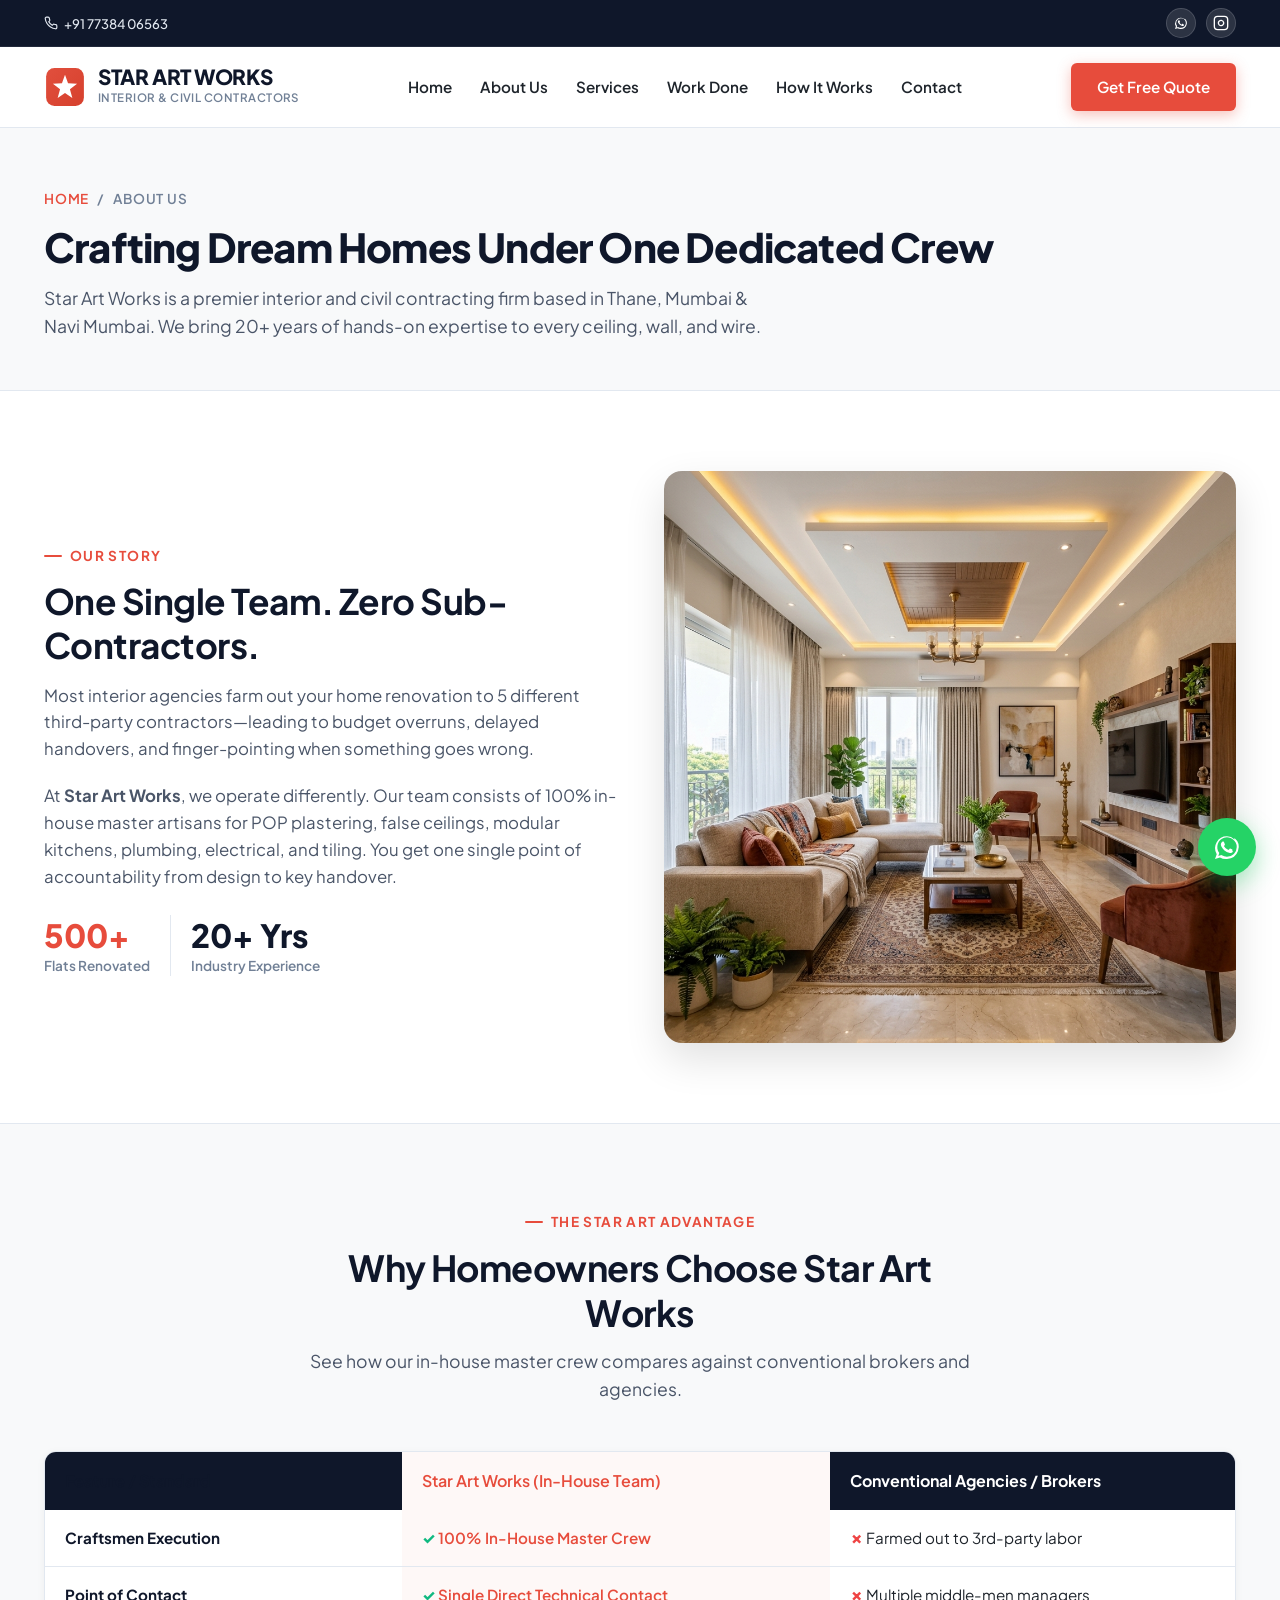
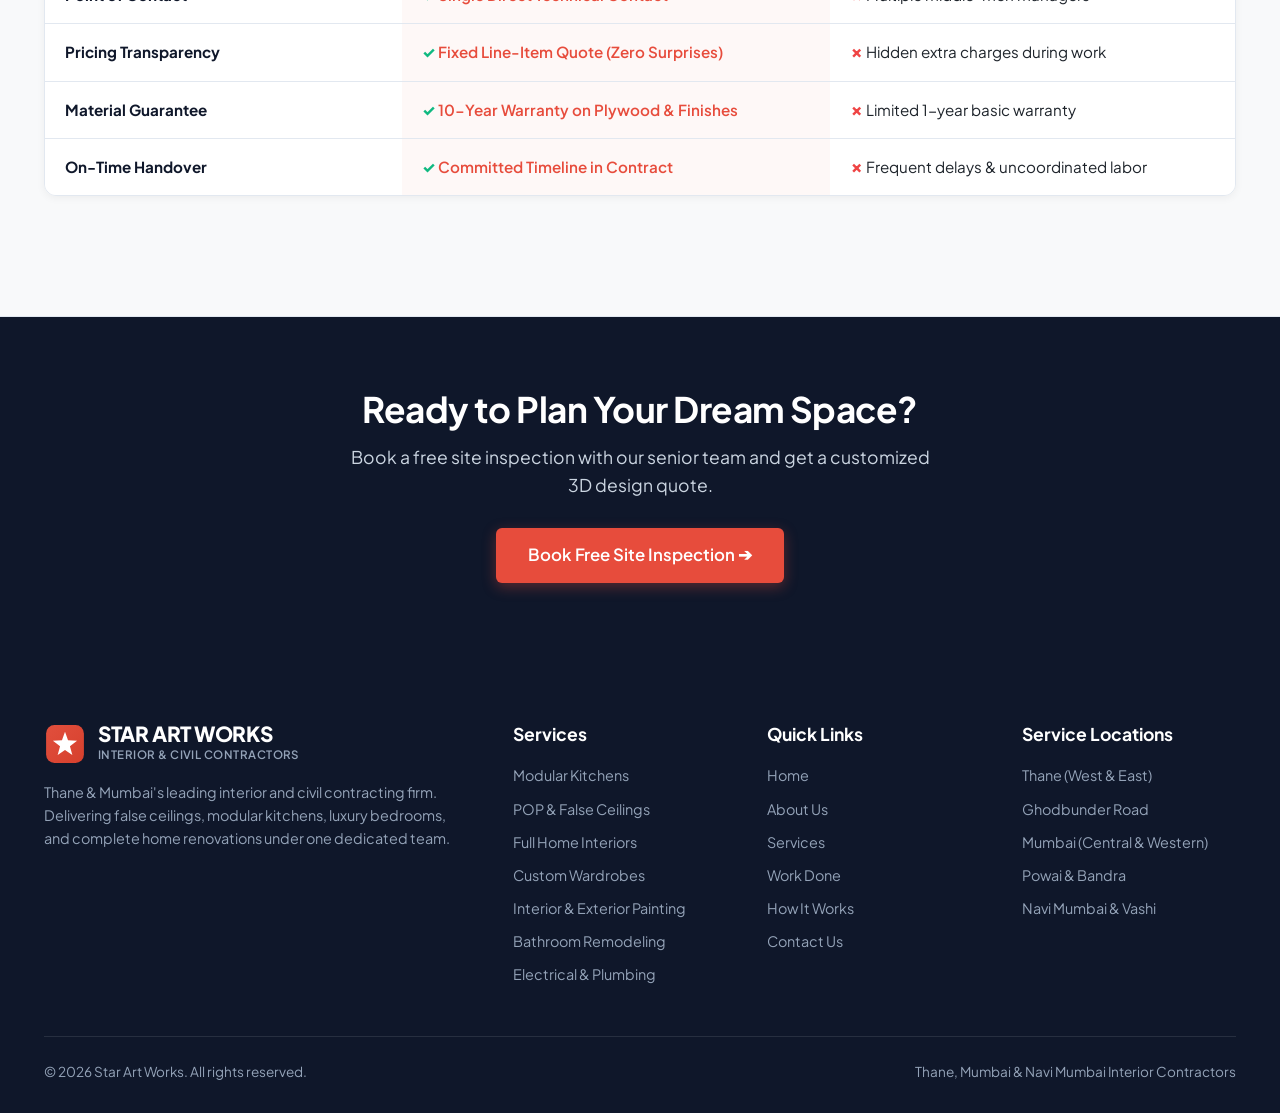
==== about/index.html @ 8816a50b "changes in link" ====
<!DOCTYPE html>
<html lang="en">

<head>
  <meta charset="UTF-8">
  <meta name="viewport" content="width=device-width, initial-scale=1.0">
  <title>About Us — Star Art Works | Thane &amp; Mumbai Interior Contractors</title>
  <meta name="description"
    content="Learn about Star Art Works in Thane. 20+ years of contracting excellence with 100% in-house master craftsmen for false ceilings, modular kitchens, painting, and full home interiors.">
  <meta name="theme-color" content="#FFFFFF">
  <link rel="canonical" href="https://www.starartworks.in/about/">

  <!-- Favicon -->
  <link rel="icon" type="image/svg+xml" href="/assets/brand-new/star-art-works-icon.svg">
  <link rel="icon" type="image/x-icon" href="/assets/brand-new/favicon.ico">
  <link rel="icon" type="image/png" sizes="32x32" href="/assets/brand-new/favicon-32x32.png">
  <link rel="icon" type="image/png" sizes="16x16" href="/assets/brand-new/favicon-16x16.png">
  <link rel="apple-touch-icon" href="/assets/brand-new/favicon-192x192.png">
  <link rel="preconnect" href="https://fonts.googleapis.com">
  <link rel="preconnect" href="https://fonts.gstatic.com" crossorigin>
  <link
    href="https://fonts.googleapis.com/css2?family=Inter:wght@400;500;600;700&family=Plus+Jakarta+Sans:wght@500;600;700;800&display=swap"
    rel="stylesheet">

  <link rel="stylesheet" href="/css/styles.css">
</head>

<body>

  <!-- ============ TOP ANNOUNCEMENT BAR ============ -->
  <div class="top-bar">
    <div class="wrap top-bar-wrap">
      <div class="top-bar-left">
        <a href="tel:+917738406563" class="top-bar-item">
          <svg viewBox="0 0 24 24" width="14" height="14" fill="none" stroke="currentColor" stroke-width="2">
            <path
              d="M22 16.92v3a2 2 0 0 1-2.18 2 19.79 19.79 0 0 1-8.63-3.07 19.5 19.5 0 0 1-6-6 19.79 19.79 0 0 1-3.07-8.67A2 2 0 0 1 4.11 2h3a2 2 0 0 1 2 1.72 12.84 12.84 0 0 0 .7 2.81 2 2 0 0 1-.45 2.11L8.09 9.91a16 16 0 0 0 6 6l1.27-1.27a2 2 0 0 1 2.11-.45 12.84 12.84 0 0 0 2.81.7A2 2 0 0 1 22 16.92z" />
          </svg>
          +91 77384 06563
        </a>
      </div>

      <div class="top-bar-right">
        <div class="top-bar-social">
          <a href="https://wa.me/917738406563" target="_blank" rel="noopener" aria-label="WhatsApp">
            <svg viewBox="0 0 24 24" width="16" height="16" fill="currentColor">
              <path
                d="M17.6 6.3A8.9 8.9 0 0 0 12 4a8.9 8.9 0 0 0-7.7 13.4L3 21l3.7-1.2A8.9 8.9 0 0 0 12 21a8.9 8.9 0 0 0 5.6-15.7ZM12 19.3a7.3 7.3 0 0 1-3.9-1.1l-.3-.2-2.3.7.7-2.2-.2-.3A7.3 7.3 0 1 1 19.3 12 7.3 7.3 0 0 1 12 19.3Zm4-5.4c-.2-.1-1.3-.6-1.5-.7s-.4-.1-.5.1-.5.7-.7.8-.3.1-.5 0a6 6 0 0 1-1.8-1.1 6.8 6.8 0 0 1-1.2-1.5c-.1-.2 0-.3.1-.4l.3-.4.2-.3a.5.5 0 0 0 0-.4c0-.1-.5-1.3-.7-1.7s-.4-.4-.5-.4h-.4a.9.9 0 0 0-.6.3 2.6 2.6 0 0 0-.8 1.9c0 1.1.8 2.2 1 2.4s1.6 2.5 3.9 3.4a13 13 0 0 0 1.3.5 3.1 3.1 0 0 0 1.4.1 2.3 2.3 0 0 0 1.5-1.1c.2-.3.2-.2-.4-.3Z" />
            </svg>
          </a>
          <a href="https://instagram.com/starart_works" target="_blank" rel="noopener" aria-label="Instagram">
            <svg viewBox="0 0 24 24" width="16" height="16" fill="none" stroke="currentColor" stroke-width="2">
              <rect x="2" y="2" width="20" height="20" rx="5" ry="5" />
              <path d="M16 11.37A4 4 0 1 1 12.63 8 4 4 0 0 1 16 11.37z" />
              <line x1="17.5" y1="6.5" x2="17.51" y2="6.5" />
            </svg>
          </a>
        </div>
      </div>
    </div>
  </div>

  <!-- ============ WHITE STICKY HEADER ============ -->
  <header>
    <div class="wrap nav-wrap">
      <a href="/" class="brand-logo-link" aria-label="Star Art Works Home">
        <img src="/assets/brand-new/star-art-works-icon.svg" alt="Star Art Works" class="brand-logo-icon">
        <div class="brand-text">
          <span class="brand-name">STAR ART WORKS</span>
          <span class="brand-sub">Interior &amp; Civil Contractors</span>
        </div>
      </a>

      <ul class="nav-menu" id="navMenu">
        <li><a href="/" class="nav-link">Home</a></li>
        <li><a href="/about/" class="nav-link active">About Us</a></li>
        <li><a href="/services/" class="nav-link">Services</a></li>
        <li><a href="/portfolio/" class="nav-link">Work Done</a></li>
        <li><a href="/how-it-works/" class="nav-link">How It Works</a></li>
        <li><a href="/contact/" class="nav-link">Contact</a></li>
      </ul>

      <div class="nav-actions">
        <a href="/contact/" class="btn btn-primary">Get Free Quote</a>
        <button class="mobile-toggle" id="mobileToggle" aria-label="Toggle menu">☰</button>
      </div>
    </div>
  </header>

  <main>
    <!-- PAGE BREADCRUMB HEADER -->
    <section class="page-header-banner">
      <div class="wrap">
        <div class="breadcrumb-nav">
          <a href="/">Home</a> <span>/</span> <span>About Us</span>
        </div>
        <h1 class="page-title">Crafting Dream Homes Under One Dedicated Crew</h1>
        <p class="page-lead">Star Art Works is a premier interior and civil contracting firm based in Thane, Mumbai
          &amp; Navi Mumbai. We bring 20+ years of hands-on expertise to
          every ceiling, wall, and wire.</p>
      </div>
    </section>

    <!-- ABOUT STORY SECTION -->
    <section style="padding: 80px 0; background:#FFFFFF;">
      <div class="wrap" style="display:grid; grid-template-columns:1fr 1fr; gap:48px; align-items:center;">
        <div>
          <span class="eyebrow">Our Story</span>
          <h2 style="font-size:2.2rem; margin-bottom:16px; color:var(--brand-navy);">One Single Team. Zero
            Sub-Contractors.</h2>
          <p style="font-size:1.05rem; color:var(--text-secondary); margin-bottom:20px; line-height:1.6;">
            Most interior agencies farm out your home renovation to 5 different third-party contractors—leading to
            budget overruns, delayed handovers, and finger-pointing when something goes wrong.
          </p>
          <p style="font-size:1.05rem; color:var(--text-secondary); margin-bottom:24px; line-height:1.6;">
            At <strong>Star Art Works</strong>, we operate differently. Our team consists of 100% in-house master
            artisans for POP plastering, false ceilings, modular kitchens, plumbing, electrical, and tiling. You get one
            single point of accountability from design to key handover.
          </p>
          <div style="display:flex; gap:20px;">
            <div>
              <h3 style="font-size:2rem; color:var(--brand-primary); font-weight:800;">500+</h3>
              <p style="font-size:0.85rem; color:var(--text-muted); font-weight:600;">Flats Renovated</p>
            </div>
            <div style="border-left:1px solid var(--border-light); padding-left:20px;">
              <h3 style="font-size:2rem; color:var(--brand-navy); font-weight:800;">20+ Yrs</h3>
              <p style="font-size:0.85rem; color:var(--text-muted); font-weight:600;">Industry Experience</p>
            </div>
          </div>
        </div>
        <div>
          <img src="/assets/images/hero-1.png" alt="Star Art Works Completed Interior"
            style="border-radius:var(--radius-lg); box-shadow:var(--shadow-lg);">
        </div>
      </div>
    </section>

    <!-- IN-HOUSE vs AGENCIES COMPARISON TABLE -->
    <section
      style="padding: 80px 0; background:var(--bg-alt); border-top:1px solid var(--border-light); border-bottom:1px solid var(--border-light);">
      <div class="wrap">
        <div class="section-head">
          <span class="eyebrow">The Star Art Advantage</span>
          <h2>Why Homeowners Choose Star Art Works</h2>
          <p>See how our in-house master crew compares against conventional brokers and agencies.</p>
        </div>

        <div class="comparison-table-wrap">
          <table class="comparison-table">
            <thead>
              <tr>
                <th class="feature-col">Feature / Standard</th>
                <th class="us-col">Star Art Works (In-House Team)</th>
                <th>Conventional Agencies / Brokers</th>
              </tr>
            </thead>
            <tbody>
              <tr>
                <td class="feature-col">Craftsmen Execution</td>
                <td class="us-col"><span class="check-icon">✓</span> 100% In-House Master Crew</td>
                <td><span class="cross-icon">✗</span> Farmed out to 3rd-party labor</td>
              </tr>
              <tr>
                <td class="feature-col">Point of Contact</td>
                <td class="us-col"><span class="check-icon">✓</span> Single Direct Technical Contact</td>
                <td><span class="cross-icon">✗</span> Multiple middle-men managers</td>
              </tr>
              <tr>
                <td class="feature-col">Pricing Transparency</td>
                <td class="us-col"><span class="check-icon">✓</span> Fixed Line-Item Quote (Zero Surprises)</td>
                <td><span class="cross-icon">✗</span> Hidden extra charges during work</td>
              </tr>
              <tr>
                <td class="feature-col">Material Guarantee</td>
                <td class="us-col"><span class="check-icon">✓</span> 10-Year Warranty on Plywood &amp; Finishes</td>
                <td><span class="cross-icon">✗</span> Limited 1-year basic warranty</td>
              </tr>
              <tr>
                <td class="feature-col">On-Time Handover</td>
                <td class="us-col"><span class="check-icon">✓</span> Committed Timeline in Contract</td>
                <td><span class="cross-icon">✗</span> Frequent delays &amp; uncoordinated labor</td>
              </tr>
            </tbody>
          </table>
        </div>
      </div>
    </section>

    <!-- CALL TO ACTION BANNER -->
    <section style="padding: 70px 0; background:var(--brand-navy); color:#FFFFFF; text-align:center;">
      <div class="wrap">
        <h2 style="color:#FFFFFF; font-size:2.2rem; margin-bottom:12px;">Ready to Plan Your Dream Space?</h2>
        <p style="color:#CBD5E1; font-size:1.1rem; max-width:600px; margin:0 auto 28px auto;">Book a free site
          inspection with our senior team and get a customized 3D design quote.</p>
        <a href="/contact/" class="btn btn-primary" style="font-size:1.05rem; padding:14px 32px;">Book Free Site
          Inspection ➔</a>
      </div>
    </section>
  </main>

  <!-- ============ BACK TO TOP BUTTON ============ -->
  <a href="#top" id="backToTop" class="floating-top" aria-label="Back to Top">
    <svg viewBox="0 0 24 24" width="22" height="22" fill="none" stroke="currentColor" stroke-width="2.5" stroke-linecap="round" stroke-linejoin="round">
      <path d="M18 15l-6-6-6 6"/>
    </svg>
  </a>

  <!-- ============ FLOATING WHATSAPP BUTTON ============ -->
  <a href="https://wa.me/917738406563?text=Hi%20Star%20Art%20Works,%20I%20am%20interested%20in%20home%20interior%20renovation."
    target="_blank" rel="noopener" class="floating-whatsapp" aria-label="Chat on WhatsApp">
    <svg viewBox="0 0 24 24" width="32" height="32" fill="currentColor">
      <path
        d="M17.6 6.3A8.9 8.9 0 0 0 12 4a8.9 8.9 0 0 0-7.7 13.4L3 21l3.7-1.2A8.9 8.9 0 0 0 12 21a8.9 8.9 0 0 0 5.6-15.7ZM12 19.3a7.3 7.3 0 0 1-3.9-1.1l-.3-.2-2.3.7.7-2.2-.2-.3A7.3 7.3 0 1 1 19.3 12 7.3 7.3 0 0 1 12 19.3Zm4-5.4c-.2-.1-1.3-.6-1.5-.7s-.4-.1-.5.1-.5.7-.7.8-.3.1-.5 0a6 6 0 0 1-1.8-1.1 6.8 6.8 0 0 1-1.2-1.5c-.1-.2 0-.3.1-.4l.3-.4.2-.3a.5.5 0 0 0 0-.4c0-.1-.5-1.3-.7-1.7s-.4-.4-.5-.4h-.4a.9.9 0 0 0-.6.3 2.6 2.6 0 0 0-.8 1.9c0 1.1.8 2.2 1 2.4s1.6 2.5 3.9 3.4a13 13 0 0 0 1.3.5 3.1 3.1 0 0 0 1.4.1 2.3 2.3 0 0 0 1.5-1.1c.2-.3.2-.2-.4-.3Z" />
    </svg>
  </a>

  <!-- ============ FOOTER ============ -->
  <footer>
    <div class="wrap">
      <div class="footer-grid">
        <div class="footer-col">
          <div class="brand-logo-link" style="margin-bottom:16px;">
            <img src="/assets/brand-new/star-art-works-icon.svg" alt="Star Art Works" class="brand-logo-icon">
            <div class="brand-text">
              <span class="brand-name" style="color:#FFFFFF;">STAR ART WORKS</span>
              <span class="brand-sub" style="color:#94A3B8;">Interior &amp; Civil Contractors</span>
            </div>
          </div>
          <p>Thane &amp; Mumbai's leading interior and civil contracting firm. Delivering false ceilings, modular
            kitchens, luxury bedrooms, and complete home renovations under one dedicated team.</p>
        </div>

        <div class="footer-col">
          <h4>Services</h4>
          <ul class="footer-links">
            <li><a href="/services/">Modular Kitchens</a></li>
            <li><a href="/services/">POP &amp; False Ceilings</a></li>
            <li><a href="/services/">Full Home Interiors</a></li>
            <li><a href="/services/">Custom Wardrobes</a></li>
            <li><a href="/services/">Interior &amp; Exterior Painting</a></li>
            <li><a href="/services/">Bathroom Remodeling</a></li>
            <li><a href="/services/">Electrical &amp; Plumbing</a></li>
          </ul>
        </div>

        <div class="footer-col">
          <h4>Quick Links</h4>
          <ul class="footer-links">
            <li><a href="/">Home</a></li>
            <li><a href="/about/">About Us</a></li>
            <li><a href="/services/">Services</a></li>
            <li><a href="/portfolio/">Work Done</a></li>
            <li><a href="/how-it-works/">How It Works</a></li>
            <li><a href="/contact/">Contact Us</a></li>
          </ul>
        </div>

        <div class="footer-col">
          <h4>Service Locations</h4>
          <ul class="footer-links">
            <li>Thane (West &amp; East)</li>
            <li>Ghodbunder Road</li>
            <li>Mumbai (Central &amp; Western)</li>
            <li>Powai &amp; Bandra</li>
            <li>Navi Mumbai &amp; Vashi</li>
          </ul>
        </div>
      </div>

      <div class="footer-bottom">
        <p>© 2026 Star Art Works. All rights reserved.</p>
        <p>Thane, Mumbai &amp; Navi Mumbai Interior Contractors</p>
      </div>
    </div>
  </footer>

  <script src="/js/script.js"></script>
</body>

</html>
---- css/styles.css ----
/* ==========================================================================
   STAR ART WORKS — LIGHT THEME & LIVSPACE STYLING SYSTEM
   ========================================================================== */

:root {
  /* Color Palette - Premium Livspace Inspired */
  --bg-body: #FFFFFF;
  --bg-alt: #F8F9FA;
  --bg-surface: #FFFFFF;
  --bg-card: #FFFFFF;
  
  --text-primary: #1E242B;
  --text-secondary: #4A5568;
  --text-muted: #718096;
  --text-white: #FFFFFF;
  
  --brand-primary: #E74C3C;
  --brand-primary-hover: #D63031;
  --brand-navy: #0F172A;
  --brand-navy-light: #1E293B;
  --brand-gold: #D97706;
  --brand-green: #10B981;
  
  --border-light: #E2E8F0;
  --border-subtle: #EDF2F7;
  
  --shadow-sm: 0 2px 8px rgba(0,0,0,0.05);
  --shadow-md: 0 8px 24px rgba(0,0,0,0.08);
  --shadow-lg: 0 16px 40px rgba(0,0,0,0.12);
  --shadow-xl: 0 24px 60px rgba(0,0,0,0.15);
  
  --radius-sm: 6px;
  --radius-md: 12px;
  --radius-lg: 18px;
  --radius-full: 9999px;
  
  --font-sans: 'Plus Jakarta Sans', 'Inter', -apple-system, BlinkMacSystemFont, "Segoe UI", Roboto, sans-serif;
  --font-mono: 'IBM Plex Mono', monospace;
  
  --transition: all 0.3s cubic-bezier(0.16, 1, 0.3, 1);
}

/* Reset & Base */
*, *::before, *::after {
  box-sizing: border-box;
  margin: 0;
  padding: 0;
}

html {
  scroll-behavior: smooth;
  font-size: 16px;
}

body {
  background-color: var(--bg-body);
  color: var(--text-primary);
  font-family: var(--font-sans);
  line-height: 1.6;
  -webkit-font-smoothing: antialiased;
  -moz-osx-font-smoothing: grayscale;
}

img {
  max-width: 100%;
  height: auto;
  display: block;
}

a {
  color: inherit;
  text-decoration: none;
  transition: var(--transition);
}

button, input, select, textarea {
  font-family: inherit;
  font-size: inherit;
}

button {
  cursor: pointer;
  border: none;
  background: none;
}

.wrap {
  max-width: 1240px;
  margin: 0 auto;
  padding: 0 24px;
}

/* Typography Helpers */
.eyebrow {
  font-size: 0.85rem;
  font-weight: 700;
  text-transform: uppercase;
  letter-spacing: 0.1em;
  color: var(--brand-primary);
  display: inline-flex;
  align-items: center;
  gap: 8px;
  margin-bottom: 12px;
}

.eyebrow::before {
  content: '';
  width: 18px;
  height: 2px;
  background: var(--brand-primary);
  border-radius: 2px;
}

h1, h2, h3, h4 {
  color: var(--brand-navy);
  font-weight: 700;
  line-height: 1.25;
}

h1 { font-size: 2.75rem; letter-spacing: -0.02em; }
h2 { font-size: 2.25rem; letter-spacing: -0.015em; }
h3 { font-size: 1.5rem; }
h4 { font-size: 1.15rem; }

.section-head {
  text-align: center;
  max-width: 680px;
  margin: 0 auto 48px auto;
}

.section-head p {
  color: var(--text-secondary);
  font-size: 1.1rem;
  margin-top: 12px;
}

/* Buttons */
.btn {
  display: inline-flex;
  align-items: center;
  justify-content: center;
  gap: 8px;
  padding: 12px 26px;
  border-radius: var(--radius-sm);
  font-weight: 600;
  font-size: 0.95rem;
  transition: var(--transition);
  text-align: center;
}

.btn-primary {
  background-color: var(--brand-primary);
  color: var(--text-white);
  box-shadow: 0 4px 14px rgba(231, 76, 60, 0.35);
}

.btn-primary:hover {
  background-color: var(--brand-primary-hover);
  transform: translateY(-2px);
  box-shadow: 0 6px 20px rgba(231, 76, 60, 0.45);
}

.btn-secondary {
  background-color: var(--brand-navy);
  color: var(--text-white);
}

.btn-secondary:hover {
  background-color: var(--brand-navy-light);
  transform: translateY(-2px);
}

.btn-outline {
  background: transparent;
  border: 1.5px solid var(--border-light);
  color: var(--text-primary);
}

.btn-outline:hover {
  border-color: var(--brand-navy);
  background: var(--bg-alt);
}

.btn-white {
  background: var(--text-white);
  color: var(--brand-navy);
  box-shadow: var(--shadow-md);
}

.btn-white:hover {
  background: var(--bg-alt);
  transform: translateY(-2px);
}

/* Scroll Reveal */
.reveal {
  opacity: 0;
  transform: translateY(24px);
  transition: opacity 0.6s cubic-bezier(0.16, 1, 0.3, 1), transform 0.6s cubic-bezier(0.16, 1, 0.3, 1);
  will-change: opacity, transform;
}

.reveal.in-view {
  opacity: 1;
  transform: translateY(0);
}

/* ==========================================================================
   TOP ANNOUNCEMENT BAR & HEADER
   ========================================================================== */

.top-bar {
  background-color: var(--brand-navy);
  color: #E2E8F0;
  font-size: 0.85rem;
  padding: 8px 0;
  font-weight: 500;
  border-bottom: 1px solid rgba(255, 255, 255, 0.08);
}

.top-bar-wrap {
  display: flex;
  align-items: center;
  justify-content: space-between;
  gap: 16px;
  flex-wrap: wrap;
}

.top-bar-left, .top-bar-right {
  display: flex;
  align-items: center;
  gap: 20px;
}

.top-bar-item {
  display: flex;
  align-items: center;
  gap: 6px;
  color: #E2E8F0;
  transition: var(--transition);
  font-size: 0.82rem;
}

.top-bar-item:hover {
  color: #FFFFFF;
}

.top-bar-social {
  display: flex;
  align-items: center;
  gap: 10px;
}

.top-bar-social a {
  width: 30px;
  height: 30px;
  border-radius: 50%;
  background: rgba(255, 255, 255, 0.12);
  color: #FFFFFF;
  display: flex;
  align-items: center;
  justify-content: center;
  transition: var(--transition);
  border: 1px solid rgba(255, 255, 255, 0.15);
}

.top-bar-social a:hover {
  background: var(--brand-primary);
  color: #FFFFFF;
  border-color: var(--brand-primary);
  transform: translateY(-2px);
  box-shadow: 0 4px 12px rgba(231, 76, 60, 0.4);
}

header {
  position: sticky;
  top: 0;
  z-index: 1000;
  background-color: var(--bg-body);
  border-bottom: 1px solid var(--border-light);
  transition: var(--transition);
}

header.header-scrolled {
  box-shadow: var(--shadow-md);
}

.nav-wrap {
  display: flex;
  align-items: center;
  justify-content: space-between;
  height: 80px;
}

.brand-logo-link {
  display: flex;
  align-items: center;
  gap: 12px;
  text-decoration: none;
}

.brand-logo-icon {
  width: 42px;
  height: 42px;
  object-fit: contain;
  border-radius: 10px;
  flex-shrink: 0;
}

.brand-text {
  display: flex;
  flex-direction: column;
}

.brand-name {
  font-size: 1.3rem;
  font-weight: 800;
  color: var(--brand-navy);
  line-height: 1.1;
  letter-spacing: -0.02em;
}

.brand-sub {
  font-size: 0.72rem;
  color: var(--text-muted);
  font-weight: 600;
  letter-spacing: 0.04em;
  text-transform: uppercase;
}

.nav-menu {
  display: flex;
  align-items: center;
  gap: 28px;
  list-style: none;
}

.nav-link {
  font-size: 0.95rem;
  font-weight: 600;
  color: var(--text-primary);
  position: relative;
  padding: 6px 0;
}

.nav-link:hover {
  color: var(--brand-primary);
}

.nav-link::after {
  content: '';
  position: absolute;
  bottom: 0;
  left: 0;
  width: 0%;
  height: 2px;
  background-color: var(--brand-primary);
  transition: var(--transition);
}

.nav-link:hover::after {
  width: 100%;
}

.nav-actions {
  display: flex;
  align-items: center;
  gap: 16px;
}

.nav-phone {
  display: flex;
  align-items: center;
  gap: 6px;
  font-size: 0.95rem;
  font-weight: 700;
  color: var(--brand-navy);
}

.nav-phone svg {
  color: var(--brand-primary);
}

.mobile-toggle {
  display: none;
  font-size: 1.5rem;
  color: var(--brand-navy);
  padding: 4px;
}

/* ==========================================================================
   LIVSPACE-STYLE HERO SLIDER WITH FLOATING FORM
   ========================================================================== */

.hero-section {
  position: relative;
  background-color: var(--bg-alt);
  padding: 30px 0 60px 0;
  overflow: hidden;
}

.hero-container {
  display: block;
  width: 100%;
}

/* Full Width Hero Carousel Slider */
.hero-slider-wrap {
  position: relative;
  border-radius: var(--radius-lg);
  overflow: hidden;
  box-shadow: var(--shadow-lg);
  height: 560px;
  background-color: var(--brand-navy);
  width: 100%;
}

.hero-slider-track {
  position: relative;
  width: 100%;
  height: 100%;
}

.slide {
  position: absolute;
  inset: 0;
  opacity: 0;
  visibility: hidden;
  transition: opacity 0.8s ease-in-out, visibility 0.8s ease-in-out;
  background-size: cover;
  background-position: center;
}

.slide.active {
  opacity: 1;
  visibility: visible;
  z-index: 2;
}

.slide-overlay {
  position: absolute;
  inset: 0;
  background: linear-gradient(90deg, rgba(15,23,42,0.85) 0%, rgba(15,23,42,0.5) 60%, rgba(15,23,42,0.15) 100%);
  display: flex;
  flex-direction: column;
  justify-content: flex-end;
  padding: 56px 64px;
  color: #FFFFFF;
}

.slide-badge {
  display: inline-block;
  background: rgba(231, 76, 60, 0.95);
  color: #FFFFFF;
  padding: 6px 16px;
  border-radius: var(--radius-full);
  font-size: 0.82rem;
  font-weight: 700;
  text-transform: uppercase;
  letter-spacing: 0.06em;
  margin-bottom: 16px;
  width: fit-content;
  backdrop-filter: blur(4px);
}

.slide-title {
  font-size: 2.8rem;
  font-weight: 800;
  color: #FFFFFF;
  margin-bottom: 14px;
  line-height: 1.18;
  max-width: 720px;
}

.slide-desc {
  font-size: 1.1rem;
  color: #E2E8F0;
  max-width: 620px;
  margin-bottom: 28px;
  line-height: 1.55;
}

.slide-cta {
  display: flex;
  gap: 12px;
}

/* Slider Controls */
.slider-arrow {
  position: absolute;
  top: 50%;
  transform: translateY(-50%);
  z-index: 10;
  width: 44px;
  height: 44px;
  border-radius: 50%;
  background: rgba(255, 255, 255, 0.85);
  color: var(--brand-navy);
  display: flex;
  align-items: center;
  justify-content: center;
  box-shadow: var(--shadow-md);
  transition: var(--transition);
}

.slider-arrow:hover {
  background: #FFFFFF;
  transform: translateY(-50%) scale(1.1);
  color: var(--brand-primary);
}

.slider-prev { left: 16px; }
.slider-next { right: 16px; }

.slider-dots {
  position: absolute;
  bottom: 20px;
  left: 48px;
  z-index: 10;
  display: flex;
  gap: 8px;
}

.dot {
  width: 10px;
  height: 10px;
  border-radius: 50%;
  background: rgba(255, 255, 255, 0.4);
  transition: var(--transition);
}

.dot.active {
  width: 28px;
  border-radius: 10px;
  background: var(--brand-primary);
}

/* Floating Consultation Form Card */
.hero-form-card {
  background: #FFFFFF;
  border-radius: var(--radius-lg);
  padding: 32px 28px;
  box-shadow: var(--shadow-xl);
  border: 1px solid var(--border-light);
  position: relative;
  z-index: 5;
}

.form-header {
  margin-bottom: 20px;
}

.form-header h3 {
  font-size: 1.4rem;
  color: var(--brand-navy);
  margin-bottom: 6px;
}

.form-header p {
  font-size: 0.9rem;
  color: var(--text-secondary);
}

.consult-form {
  display: flex;
  flex-direction: column;
  gap: 16px;
}

.form-group {
  display: flex;
  flex-direction: column;
  gap: 6px;
}

.form-group label {
  font-size: 0.85rem;
  font-weight: 600;
  color: var(--brand-navy);
}

.form-input, .form-select {
  width: 100%;
  padding: 12px 14px;
  border: 1.5px solid var(--border-light);
  border-radius: var(--radius-sm);
  font-size: 0.95rem;
  background-color: var(--bg-alt);
  color: var(--text-primary);
  transition: var(--transition);
}

.form-input:focus, .form-select:focus {
  outline: none;
  border-color: var(--brand-primary);
  background-color: #FFFFFF;
  box-shadow: 0 0 0 3px rgba(231, 76, 60, 0.15);
}

.form-submit-btn {
  width: 100%;
  padding: 14px;
  font-size: 1rem;
  margin-top: 8px;
}

.form-guarantee {
  display: flex;
  align-items: center;
  justify-content: center;
  gap: 6px;
  font-size: 0.8rem;
  color: var(--text-muted);
  margin-top: 10px;
}

/* ==========================================================================
   TRUST METRICS BANNER
   ========================================================================== */

.trust-bar {
  background: #FFFFFF;
  border-top: 1px solid var(--border-light);
  border-bottom: 1px solid var(--border-light);
  padding: 28px 0;
}

.trust-grid {
  display: grid;
  grid-template-columns: repeat(4, 1fr);
  gap: 24px;
  text-align: center;
}

.trust-item {
  display: flex;
  align-items: center;
  gap: 16px;
  padding: 0 12px;
  border-right: 1px solid var(--border-light);
}

.trust-item:last-child {
  border-right: none;
}

.trust-icon {
  width: 48px;
  height: 48px;
  border-radius: var(--radius-md);
  background: rgba(231, 76, 60, 0.1);
  color: var(--brand-primary);
  display: flex;
  align-items: center;
  justify-content: center;
  font-size: 1.4rem;
  flex-shrink: 0;
}

.trust-info h4 {
  font-size: 1.2rem;
  color: var(--brand-navy);
  line-height: 1.2;
}

.trust-info p {
  font-size: 0.85rem;
  color: var(--text-secondary);
}

/* ==========================================================================
   SPACES WE COVER SECTION
   ========================================================================== */

.spaces-section {
  padding: 90px 0;
  background-color: #FFFFFF;
}

.spaces-layout {
  display: grid;
  grid-template-columns: 1fr 1fr;
  gap: 52px;
  align-items: center;
}

.spaces-image img {
  width: 100%;
  height: 480px;
  object-fit: cover;
  border-radius: var(--radius-md);
  box-shadow: var(--shadow-md);
}

.spaces-list {
  display: grid;
  grid-template-columns: repeat(2, 1fr);
  gap: 16px;
}

.space-item {
  display: flex;
  align-items: center;
  gap: 12px;
  padding: 16px 18px;
  background: var(--bg-card);
  border: 1px solid var(--border-light);
  border-radius: var(--radius-md);
  transition: var(--transition);
}

.space-item:hover {
  border-color: var(--brand-primary);
  transform: translateY(-2px);
}

.space-icon {
  width: 38px;
  height: 38px;
  border-radius: 50%;
  background: rgba(231, 76, 60, 0.1);
  color: var(--brand-primary);
  display: flex;
  align-items: center;
  justify-content: center;
  flex-shrink: 0;
}

.space-item span {
  font-weight: 600;
  color: var(--brand-navy);
  font-size: 0.95rem;
}

.spaces-list--compact {
  grid-template-columns: repeat(4, 1fr);
}

@media (max-width: 900px) {
  .spaces-layout { grid-template-columns: 1fr; }
  .spaces-image img { height: 320px; }
  .spaces-list--compact { grid-template-columns: repeat(2, 1fr); }
}

@media (max-width: 560px) {
  .spaces-list { grid-template-columns: 1fr; }
  .spaces-list--compact { grid-template-columns: 1fr; }
}

/* ==========================================================================
   SERVICES & OFFERINGS SECTION
   ========================================================================== */

.services-section {
  padding: 90px 0;
  background-color: var(--bg-body);
}

.services-grid {
  display: grid;
  grid-template-columns: repeat(3, 1fr);
  gap: 30px;
}

.service-card {
  background: var(--bg-card);
  border: 1px solid var(--border-light);
  border-radius: var(--radius-md);
  overflow: hidden;
  box-shadow: var(--shadow-sm);
  transition: var(--transition);
  display: flex;
  flex-direction: column;
}

.service-card:hover {
  transform: translateY(-8px);
  box-shadow: var(--shadow-lg);
  border-color: rgba(231, 76, 60, 0.3);
}

.service-img-wrap {
  position: relative;
  height: 220px;
  overflow: hidden;
}

.service-img-wrap img {
  width: 100%;
  height: 100%;
  object-fit: cover;
  transition: transform 0.6s ease;
}

.service-card:hover .service-img-wrap img {
  transform: scale(1.08);
}

.service-tag {
  position: absolute;
  top: 14px;
  left: 14px;
  background: rgba(15, 23, 42, 0.8);
  color: #FFFFFF;
  font-size: 0.75rem;
  font-weight: 700;
  padding: 4px 10px;
  border-radius: var(--radius-sm);
  backdrop-filter: blur(4px);
}

.service-body {
  padding: 24px;
  display: flex;
  flex-direction: column;
  flex-grow: 1;
}

.service-body h3 {
  font-size: 1.3rem;
  color: var(--brand-navy);
  margin-bottom: 10px;
}

.service-body p {
  font-size: 0.95rem;
  color: var(--text-secondary);
  margin-bottom: 16px;
  flex-grow: 1;
}

.service-features {
  list-style: none;
  margin-bottom: 20px;
  display: flex;
  flex-direction: column;
  gap: 8px;
}

.service-features li {
  font-size: 0.85rem;
  color: var(--text-primary);
  display: flex;
  align-items: center;
  gap: 8px;
}

.service-features li svg {
  color: var(--brand-green);
  flex-shrink: 0;
}

.service-footer {
  margin-top: auto;
  padding-top: 16px;
  border-top: 1px solid var(--border-subtle);
  display: flex;
  align-items: center;
  justify-content: space-between;
}

.service-link {
  font-weight: 700;
  font-size: 0.9rem;
  color: var(--brand-primary);
  display: inline-flex;
  align-items: center;
  gap: 6px;
}

.service-link:hover {
  gap: 10px;
}

/* ==========================================================================
   INTERACTIVE ROOM COST ESTIMATOR SECTION
   ========================================================================== */

.estimator-section {
  padding: 90px 0;
  background-color: var(--bg-alt);
  border-top: 1px solid var(--border-light);
  border-bottom: 1px solid var(--border-light);
}

.estimator-card {
  background: #FFFFFF;
  border-radius: var(--radius-lg);
  box-shadow: var(--shadow-lg);
  border: 1px solid var(--border-light);
  padding: 40px;
  display: grid;
  grid-template-columns: 1fr 380px;
  gap: 40px;
}

.estimator-controls h3 {
  font-size: 1.5rem;
  margin-bottom: 24px;
}

.option-group {
  margin-bottom: 24px;
}

.option-label {
  font-size: 0.95rem;
  font-weight: 700;
  color: var(--brand-navy);
  margin-bottom: 12px;
  display: block;
}

.btn-grid {
  display: grid;
  grid-template-columns: repeat(4, 1fr);
  gap: 10px;
}

.est-btn {
  padding: 12px;
  border: 1.5px solid var(--border-light);
  border-radius: var(--radius-sm);
  font-size: 0.9rem;
  font-weight: 600;
  color: var(--text-primary);
  background: var(--bg-body);
  transition: var(--transition);
  text-align: center;
}

.est-btn.active, .est-btn:hover {
  border-color: var(--brand-primary);
  background: rgba(231, 76, 60, 0.06);
  color: var(--brand-primary);
}

.checkbox-grid {
  display: grid;
  grid-template-columns: repeat(2, 1fr);
  gap: 12px;
}

.est-checkbox-card {
  border: 1.5px solid var(--border-light);
  border-radius: var(--radius-sm);
  padding: 12px 16px;
  display: flex;
  align-items: center;
  gap: 10px;
  cursor: pointer;
  transition: var(--transition);
  user-select: none;
}

.est-checkbox-card.active {
  border-color: var(--brand-primary);
  background: rgba(231, 76, 60, 0.05);
}

.est-checkbox-card input {
  accent-color: var(--brand-primary);
  width: 16px;
  height: 16px;
}

/* Estimator Output Side */
.estimator-summary {
  background: var(--brand-navy);
  color: #FFFFFF;
  border-radius: var(--radius-md);
  padding: 32px;
  display: flex;
  flex-direction: column;
  justify-content: space-between;
}

.summary-header {
  border-bottom: 1px solid rgba(255,255,255,0.15);
  padding-bottom: 20px;
  margin-bottom: 24px;
}

.summary-header span {
  font-size: 0.85rem;
  text-transform: uppercase;
  letter-spacing: 0.08em;
  color: #94A3B8;
}

.price-display {
  font-size: 2.2rem;
  font-weight: 800;
  color: #FCD34D;
  margin-top: 4px;
}

.breakdown-list {
  list-style: none;
  display: flex;
  flex-direction: column;
  gap: 12px;
  margin-bottom: 30px;
}

.breakdown-list li {
  display: flex;
  justify-content: space-between;
  font-size: 0.9rem;
  color: #CBD5E1;
}

.breakdown-list li strong {
  color: #FFFFFF;
}

/* ==========================================================================
   PORTFOLIO & PROJECTS GALLERY
   ========================================================================== */

.projects-section {
  padding: 90px 0;
  background-color: var(--bg-body);
}

.gallery-filters {
  display: flex;
  justify-content: center;
  gap: 12px;
  flex-wrap: wrap;
  margin-bottom: 40px;
}

.filter-btn {
  padding: 10px 22px;
  border-radius: var(--radius-full);
  border: 1.5px solid var(--border-light);
  font-size: 0.9rem;
  font-weight: 600;
  color: var(--text-secondary);
  background: #FFFFFF;
  transition: var(--transition);
}

.filter-btn.active, .filter-btn:hover {
  background: var(--brand-navy);
  color: #FFFFFF;
  border-color: var(--brand-navy);
}

.projects-grid {
  display: grid;
  grid-template-columns: repeat(3, 1fr);
  gap: 28px;
}

.project-card {
  position: relative;
  border-radius: var(--radius-md);
  overflow: hidden;
  box-shadow: var(--shadow-sm);
  background: var(--brand-navy);
  height: 320px;
  cursor: pointer;
}

.project-card img {
  width: 100%;
  height: 100%;
  object-fit: cover;
  transition: transform 0.6s cubic-bezier(0.16, 1, 0.3, 1);
}

.project-card:hover img {
  transform: scale(1.08);
}

.project-overlay {
  position: absolute;
  inset: 0;
  background: linear-gradient(0deg, rgba(15,23,42,0.9) 0%, rgba(15,23,42,0.2) 60%, transparent 100%);
  display: flex;
  flex-direction: column;
  justify-content: flex-end;
  padding: 24px;
  color: #FFFFFF;
  transition: var(--transition);
}

.project-location {
  font-size: 0.8rem;
  color: #FCD34D;
  text-transform: uppercase;
  letter-spacing: 0.08em;
  font-weight: 700;
  margin-bottom: 4px;
}

.project-title {
  font-size: 1.25rem;
  font-weight: 700;
  color: #FFFFFF;
}

/* ==========================================================================
   4-STEP PROCESS SECTION
   ========================================================================== */

.process-section {
  padding: 90px 0;
  background-color: var(--bg-alt);
  border-top: 1px solid var(--border-light);
}

.process-grid {
  display: grid;
  grid-template-columns: repeat(4, 1fr);
  gap: 24px;
  position: relative;
}

.process-card {
  background: #FFFFFF;
  border: 1px solid var(--border-light);
  border-radius: var(--radius-md);
  padding: 32px 24px;
  box-shadow: var(--shadow-sm);
  position: relative;
  transition: var(--transition);
}

.process-card:hover {
  transform: translateY(-6px);
  box-shadow: var(--shadow-md);
  border-color: var(--brand-primary);
}

.process-num {
  font-size: 2.5rem;
  font-weight: 800;
  color: rgba(231, 76, 60, 0.2);
  line-height: 1;
  margin-bottom: 16px;
}

.process-card h4 {
  font-size: 1.15rem;
  color: var(--brand-navy);
  margin-bottom: 10px;
}

.process-card p {
  font-size: 0.9rem;
  color: var(--text-secondary);
}

/* ==========================================================================
   CUSTOMER TESTIMONIALS SECTION
   ========================================================================== */

.testimonials-section {
  padding: 90px 0;
  background-color: var(--bg-body);
}

.testimonials-grid {
  display: grid;
  grid-template-columns: repeat(3, 1fr);
  gap: 28px;
}

.testimonial-card {
  background: #FFFFFF;
  border: 1px solid var(--border-light);
  border-radius: var(--radius-md);
  padding: 32px;
  box-shadow: var(--shadow-sm);
  display: flex;
  flex-direction: column;
  justify-content: space-between;
}

.stars {
  color: #F59E0B;
  font-size: 1.1rem;
  margin-bottom: 14px;
}

.quote-text {
  font-size: 0.98rem;
  color: var(--text-primary);
  font-style: italic;
  margin-bottom: 24px;
  line-height: 1.6;
}

.client-info {
  display: flex;
  align-items: center;
  gap: 12px;
  border-top: 1px solid var(--border-subtle);
  padding-top: 16px;
}

.client-avatar {
  width: 44px;
  height: 44px;
  border-radius: 50%;
  background: var(--brand-navy);
  color: #FFFFFF;
  display: flex;
  align-items: center;
  justify-content: center;
  font-weight: 700;
}

.client-details h5 {
  font-size: 0.95rem;
  color: var(--brand-navy);
}

.client-details p {
  font-size: 0.8rem;
  color: var(--text-muted);
}

/* ==========================================================================
   FAQ SECTION (ACCORDION)
   ========================================================================== */

.faq-section {
  padding: 90px 0;
  background-color: var(--bg-alt);
  border-top: 1px solid var(--border-light);
}

.faq-wrap {
  max-width: 800px;
  margin: 0 auto;
}

.faq-item {
  background: #FFFFFF;
  border: 1px solid var(--border-light);
  border-radius: var(--radius-sm);
  margin-bottom: 16px;
  overflow: hidden;
  transition: var(--transition);
}

.faq-item.active {
  border-color: var(--brand-primary);
  box-shadow: var(--shadow-sm);
}

.faq-question {
  width: 100%;
  padding: 20px 24px;
  text-align: left;
  font-size: 1.05rem;
  font-weight: 700;
  color: var(--brand-navy);
  display: flex;
  align-items: center;
  justify-content: space-between;
  gap: 16px;
  cursor: pointer;
}

.faq-icon {
  width: 24px;
  height: 24px;
  border-radius: 50%;
  background: var(--bg-alt);
  display: flex;
  align-items: center;
  justify-content: center;
  font-size: 1.1rem;
  color: var(--brand-navy);
  transition: var(--transition);
}

.faq-item.active .faq-icon {
  transform: rotate(45deg);
  background: var(--brand-primary);
  color: #FFFFFF;
}

.faq-answer {
  max-height: 0;
  overflow: hidden;
  transition: max-height 0.4s cubic-bezier(0.16, 1, 0.3, 1);
}

.faq-answer-inner {
  padding: 0 24px 24px 24px;
  font-size: 0.95rem;
  color: var(--text-secondary);
  line-height: 1.6;
}

/* ==========================================================================
   CONTACT & CONSULTATION SECTION
   ========================================================================== */

.contact-section {
  padding: 90px 0;
  background-color: var(--bg-body);
}

.contact-grid {
  display: grid;
  grid-template-columns: 1fr 1fr;
  gap: 48px;
  align-items: start;
}

.contact-info-box {
  display: flex;
  flex-direction: column;
  gap: 28px;
}

.info-item {
  display: flex;
  gap: 16px;
}

.info-icon {
  width: 48px;
  height: 48px;
  border-radius: var(--radius-md);
  background: rgba(231, 76, 60, 0.1);
  color: var(--brand-primary);
  display: flex;
  align-items: center;
  justify-content: center;
  font-size: 1.3rem;
  flex-shrink: 0;
}

.info-text h4 {
  font-size: 1.1rem;
  margin-bottom: 4px;
}

.info-text p, .info-text a {
  font-size: 0.95rem;
  color: var(--text-secondary);
}

/* ==========================================================================
   FLOATING WIDGETS
   ========================================================================== */

.floating-whatsapp {
  position: fixed;
  bottom: 24px;
  right: 24px;
  z-index: 999;
  width: 58px;
  height: 58px;
  background-color: #25D366;
  color: #FFFFFF;
  border-radius: 50%;
  display: flex;
  align-items: center;
  justify-content: center;
  box-shadow: 0 8px 24px rgba(37, 211, 102, 0.4);
  animation: whatsappBlink 2s infinite ease-in-out;
  transition: var(--transition);
}

@keyframes whatsappBlink {
  0% {
    box-shadow: 0 0 0 0 rgba(37, 211, 102, 0.7);
    transform: scale(1);
  }
  50% {
    box-shadow: 0 0 0 16px rgba(37, 211, 102, 0);
    transform: scale(1.06);
  }
  100% {
    box-shadow: 0 0 0 0 rgba(37, 211, 102, 0);
    transform: scale(1);
  }
}

.floating-whatsapp:hover {
  animation: none;
  transform: scale(1.15);
  box-shadow: 0 12px 30px rgba(37, 211, 102, 0.7);
}

.floating-top {
  position: fixed;
  bottom: 94px;
  right: 24px;
  z-index: 998;
  width: 48px;
  height: 48px;
  background: var(--brand-navy);
  color: #FFFFFF;
  border-radius: 50%;
  display: flex;
  align-items: center;
  justify-content: center;
  box-shadow: 0 4px 16px rgba(0, 0, 0, 0.25);
  border: 2px solid rgba(255, 255, 255, 0.15);
  cursor: pointer;
  opacity: 0;
  visibility: hidden;
  transform: translateY(10px);
  transition: all 0.3s ease;
  text-decoration: none;
}

.floating-top.visible {
  opacity: 1;
  visibility: visible;
  transform: translateY(0);
}

.floating-top:hover {
  background: var(--brand-primary);
  color: #FFFFFF;
  transform: translateY(-3px);
  box-shadow: 0 8px 24px rgba(231, 76, 60, 0.4);
}

/* ==========================================================================
   FOOTER
   ========================================================================== */

footer {
  background-color: var(--brand-navy);
  color: #94A3B8;
  padding: 70px 0 30px 0;
  font-size: 0.9rem;
}

.footer-grid {
  display: grid;
  grid-template-columns: 2fr repeat(3, 1fr);
  gap: 40px;
  margin-bottom: 50px;
}

.footer-col h4 {
  color: #FFFFFF;
  font-size: 1.1rem;
  margin-bottom: 20px;
}

.footer-col p {
  line-height: 1.6;
  margin-top: 12px;
}

.footer-links {
  list-style: none;
  display: flex;
  flex-direction: column;
  gap: 10px;
}

.footer-links a:hover {
  color: #FFFFFF;
}

.footer-bottom {
  border-top: 1px solid rgba(255,255,255,0.1);
  padding-top: 24px;
  display: flex;
  align-items: center;
  justify-content: space-between;
  font-size: 0.85rem;
}

/* ==========================================================================
   RESPONSIVE DESIGN (MEDIA QUERIES)
   ========================================================================== */

@media (max-width: 1024px) {
  .hero-slider-wrap {
    height: 480px;
  }

  .slide-overlay {
    padding: 40px;
  }

  .slide-title {
    font-size: 2.2rem;
  }

  .trust-grid {
    grid-template-columns: repeat(2, 1fr);
  }

  .trust-item {
    border-right: none;
    border-bottom: 1px solid var(--border-light);
    padding-bottom: 16px;
  }

  .services-grid, .projects-grid, .testimonials-grid {
    grid-template-columns: repeat(2, 1fr);
  }

  .estimator-card {
    grid-template-columns: 1fr;
  }

  .process-grid {
    grid-template-columns: repeat(2, 1fr);
  }

  .contact-grid {
    grid-template-columns: 1fr;
  }

  .footer-grid {
    grid-template-columns: 1fr 1fr;
  }
}

@media (max-width: 768px) {
  .top-bar-wrap {
    justify-content: center;
    gap: 10px;
  }

  .top-bar-left {
    gap: 12px;
    font-size: 0.78rem;
  }

  .hero-slider-wrap {
    height: 420px;
  }

  .slide-overlay {
    padding: 24px 20px;
  }

  .slide-title {
    font-size: 1.7rem;
  }

  .slide-desc {
    font-size: 0.95rem;
    margin-bottom: 18px;
  }

  .nav-menu, .nav-phone {
    display: none;
  }

  .mobile-toggle {
    display: block;
  }

  .mobile-menu-open .nav-menu {
    display: flex;
    flex-direction: column;
    position: absolute;
    top: 80px;
    left: 0;
    width: 100%;
    background: #FFFFFF;
    padding: 24px;
    box-shadow: var(--shadow-lg);
    border-bottom: 1px solid var(--border-light);
  }

  h1 { font-size: 2rem; }
  h2 { font-size: 1.75rem; }

  .services-grid, .projects-grid, .testimonials-grid, .process-grid {
    grid-template-columns: 1fr;
  }

  .btn-grid {
    grid-template-columns: repeat(2, 1fr);
  }

  .checkbox-grid {
    grid-template-columns: 1fr;
  }

  .footer-grid {
    grid-template-columns: 1fr;
  }

  .footer-bottom {
    flex-wrap: wrap;
    gap: 12px;
    justify-content: center;
    text-align: center;
  }

  .slide-cta {
    flex-wrap: wrap;
  }

  .page-title {
    font-size: 1.9rem;
  }

  .page-lead {
    font-size: 1rem;
  }

  .estimator-card {
    padding: 24px;
  }
}

/* ==========================================================================
   EXTRA-SMALL DEVICES (PHONES, MAX 480PX)
   ========================================================================== */

@media (max-width: 480px) {
  .wrap {
    padding: 0 16px;
  }

  h1 { font-size: 1.7rem; }
  h2 { font-size: 1.5rem; }
  h3 { font-size: 1.15rem; }

  .top-bar-wrap {
    gap: 6px;
  }

  .top-bar-left {
    gap: 10px;
    font-size: 0.72rem;
  }

  .top-bar-social {
    display: none;
  }

  .nav-wrap {
    height: 68px;
  }

  .brand-logo-icon {
    width: 34px;
    height: 34px;
  }

  .brand-name {
    font-size: 1.02rem;
  }

  .brand-sub {
    font-size: 0.6rem;
  }

  .nav-actions {
    gap: 8px;
  }

  .nav-actions .btn {
    padding: 8px 14px;
    font-size: 0.8rem;
  }

  .hero-section {
    padding: 16px 0 36px 0;
  }

  .hero-slider-wrap {
    height: 380px;
    border-radius: var(--radius-md);
  }

  .slide-overlay {
    padding: 18px 16px;
  }

  .slide-badge {
    font-size: 0.7rem;
    padding: 4px 12px;
    margin-bottom: 10px;
  }

  .slide-title {
    font-size: 1.35rem;
    margin-bottom: 8px;
  }

  .slide-desc {
    font-size: 0.85rem;
    margin-bottom: 14px;
  }

  .slide-cta .btn {
    padding: 10px 18px;
    font-size: 0.85rem;
  }

  .slider-arrow {
    width: 34px;
    height: 34px;
  }

  .slider-prev { left: 8px; }
  .slider-next { right: 8px; }

  .trust-grid {
    grid-template-columns: 1fr;
    gap: 16px;
  }

  .trust-item {
    border-right: none;
    border-bottom: 1px solid var(--border-light);
    padding-bottom: 16px;
  }

  .trust-item:last-child {
    border-bottom: none;
  }

  .spaces-section, .services-section, .estimator-section, .process-section, .projects-section, .testimonials-section, .faq-section, .contact-section {
    padding: 50px 0;
  }

  .space-item {
    padding: 12px 14px;
  }

  .space-item span {
    font-size: 0.85rem;
  }

  .estimator-card {
    padding: 18px;
    border-radius: var(--radius-md);
  }

  .estimator-controls h3 {
    font-size: 1.2rem;
  }

  .btn-grid {
    grid-template-columns: repeat(2, 1fr);
    gap: 8px;
  }

  .est-btn {
    padding: 10px 6px;
    font-size: 0.8rem;
  }

  .checkbox-grid {
    grid-template-columns: 1fr;
  }

  .price-display {
    font-size: 1.7rem;
  }

  .service-body {
    padding: 18px;
  }

  .form-header h3 {
    font-size: 1.2rem;
  }

  .hero-form-card {
    padding: 22px 18px;
  }

  .page-header-banner {
    padding: 40px 0 32px 0;
  }

  .page-title {
    font-size: 1.55rem;
  }

  .comparison-table th, .comparison-table td {
    padding: 10px 12px;
    font-size: 0.82rem;
  }

  .floating-whatsapp {
    width: 50px;
    height: 50px;
    bottom: 16px;
    right: 16px;
  }

  .floating-top {
    width: 40px;
    height: 40px;
    bottom: 76px;
    right: 16px;
  }

  .faq-question {
    padding: 16px 18px;
    font-size: 0.95rem;
    gap: 10px;
  }

  .faq-answer-inner {
    padding: 0 18px 18px 18px;
    font-size: 0.9rem;
  }

  .info-icon {
    width: 40px;
    height: 40px;
    font-size: 1.1rem;
  }

  .filter-btn {
    padding: 8px 16px;
    font-size: 0.82rem;
  }

  .hero-form-card, .estimator-summary {
    padding: 20px;
  }

  .breadcrumb-nav {
    font-size: 0.75rem;
    flex-wrap: wrap;
  }
}

/* ==========================================================================
   SUB-PAGE BREADCRUMBS & COMPONENT STYLES
   ========================================================================== */

.page-header-banner {
  background-color: var(--bg-alt);
  border-bottom: 1px solid var(--border-light);
  padding: 60px 0 50px 0;
}

.breadcrumb-nav {
  display: flex;
  align-items: center;
  gap: 8px;
  font-size: 0.85rem;
  font-weight: 600;
  color: var(--text-muted);
  text-transform: uppercase;
  letter-spacing: 0.06em;
  margin-bottom: 12px;
}

.breadcrumb-nav a {
  color: var(--brand-primary);
}

.page-title {
  font-size: 2.5rem;
  font-weight: 800;
  color: var(--brand-navy);
  margin-bottom: 12px;
}

.page-lead {
  font-size: 1.1rem;
  color: var(--text-secondary);
  max-width: 720px;
  line-height: 1.6;
}

/* Comparison Table */
.comparison-table-wrap {
  overflow-x: auto;
  margin: 40px 0;
  border-radius: var(--radius-md);
  border: 1px solid var(--border-light);
  box-shadow: var(--shadow-sm);
}

.comparison-table {
  width: 100%;
  border-collapse: collapse;
  background: #FFFFFF;
  text-align: left;
}

.comparison-table th {
  background: var(--brand-navy);
  color: #FFFFFF;
  padding: 16px 20px;
  font-size: 1rem;
  font-weight: 700;
}

.comparison-table td {
  padding: 16px 20px;
  border-bottom: 1px solid var(--border-light);
  font-size: 0.95rem;
  color: var(--text-primary);
}

.comparison-table tr:last-child td {
  border-bottom: none;
}

.comparison-table .feature-col {
  font-weight: 700;
  color: var(--brand-navy);
  width: 30%;
}

.comparison-table .us-col {
  background: rgba(231, 76, 60, 0.04);
  font-weight: 600;
  color: var(--brand-primary);
}

.check-icon {
  color: var(--brand-green);
  font-weight: 800;
}

.cross-icon {
  color: #EF4444;
  font-weight: 800;
}
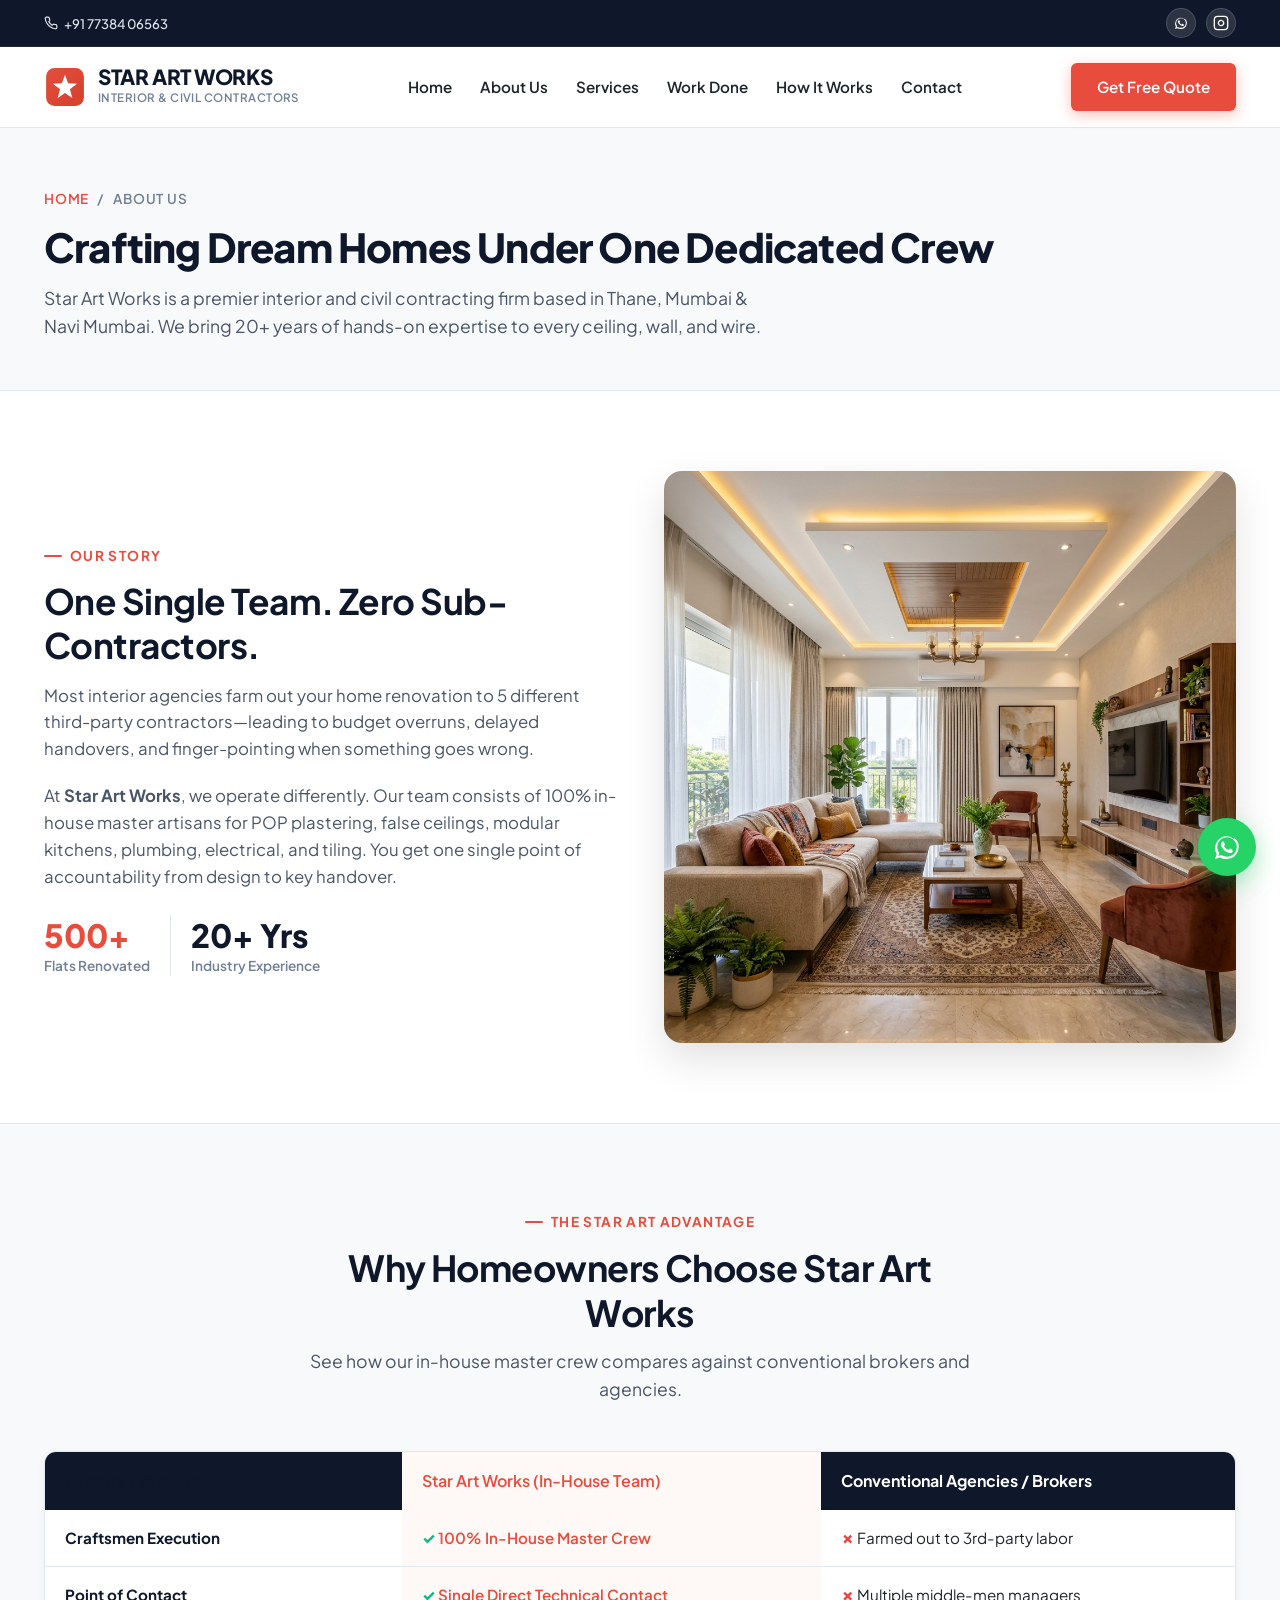
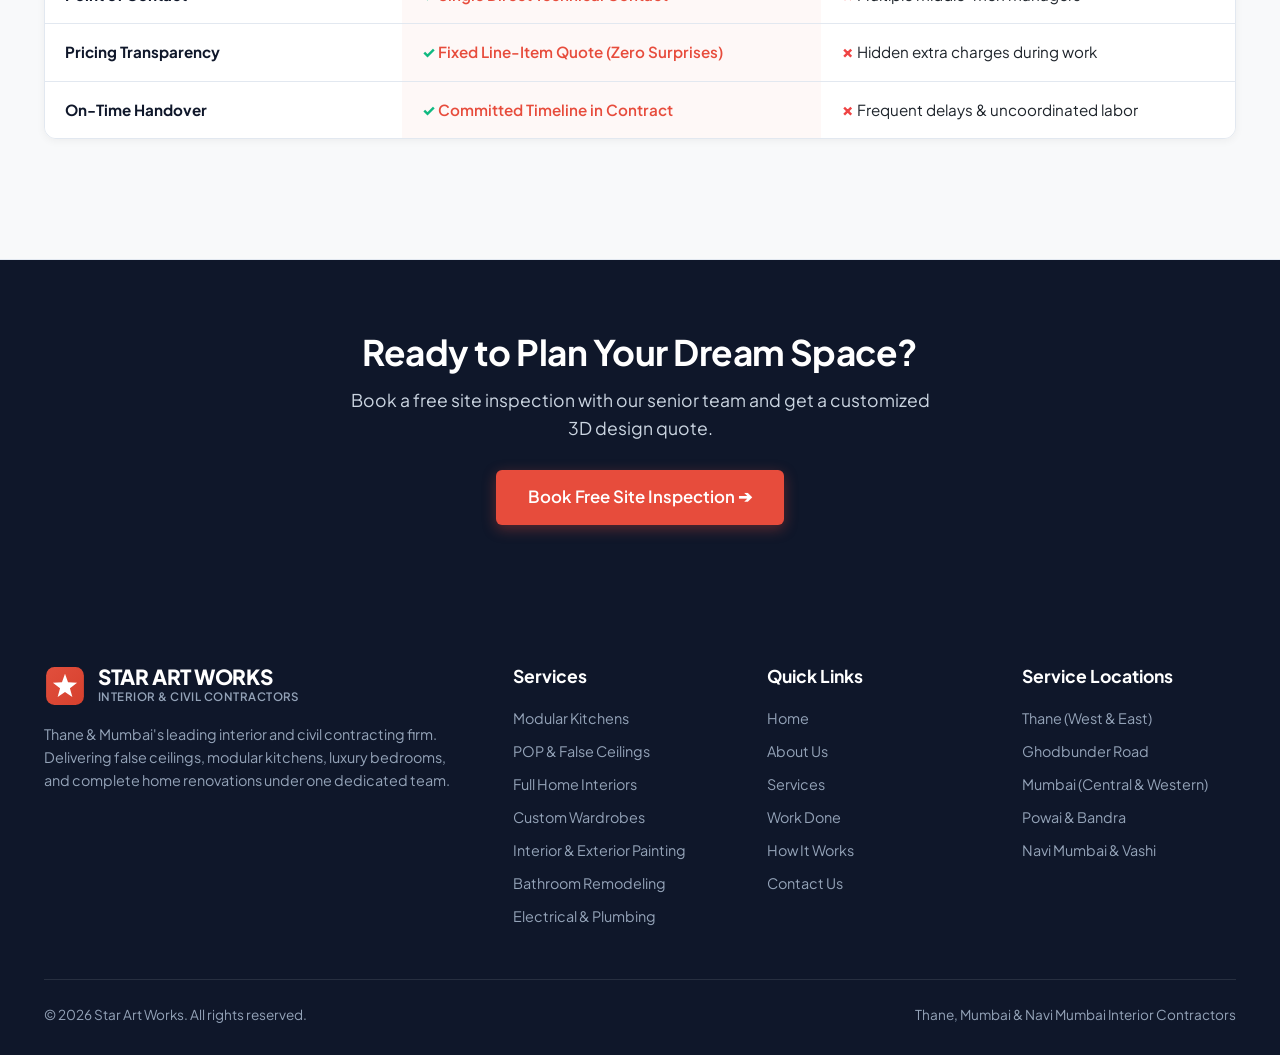
==== commit e16bd7be: "changes in about page" ====
--- a/about/index.html
+++ b/about/index.html
@@ -171,11 +171,6 @@
                 <td><span class="cross-icon">✗</span> Hidden extra charges during work</td>
               </tr>
               <tr>
-                <td class="feature-col">Material Guarantee</td>
-                <td class="us-col"><span class="check-icon">✓</span> 10-Year Warranty on Plywood &amp; Finishes</td>
-                <td><span class="cross-icon">✗</span> Limited 1-year basic warranty</td>
-              </tr>
-              <tr>
                 <td class="feature-col">On-Time Handover</td>
                 <td class="us-col"><span class="check-icon">✓</span> Committed Timeline in Contract</td>
                 <td><span class="cross-icon">✗</span> Frequent delays &amp; uncoordinated labor</td>
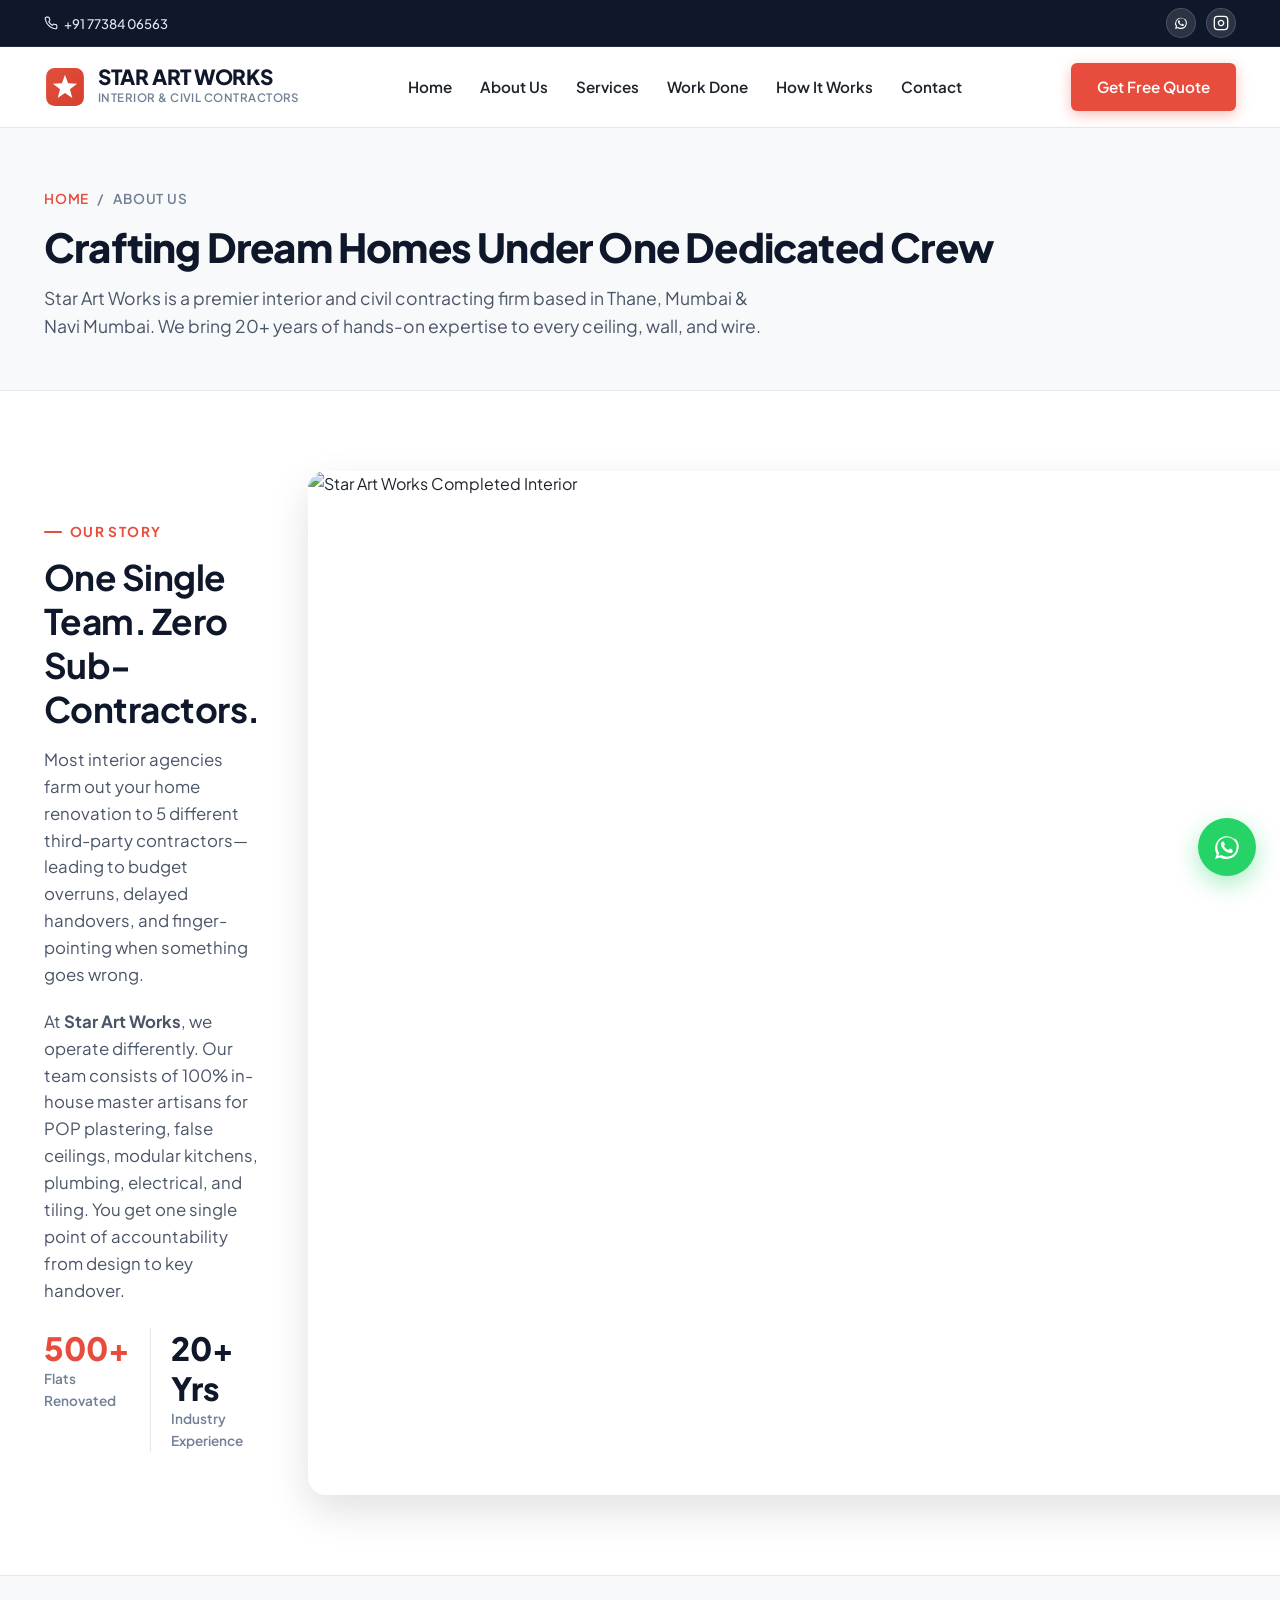
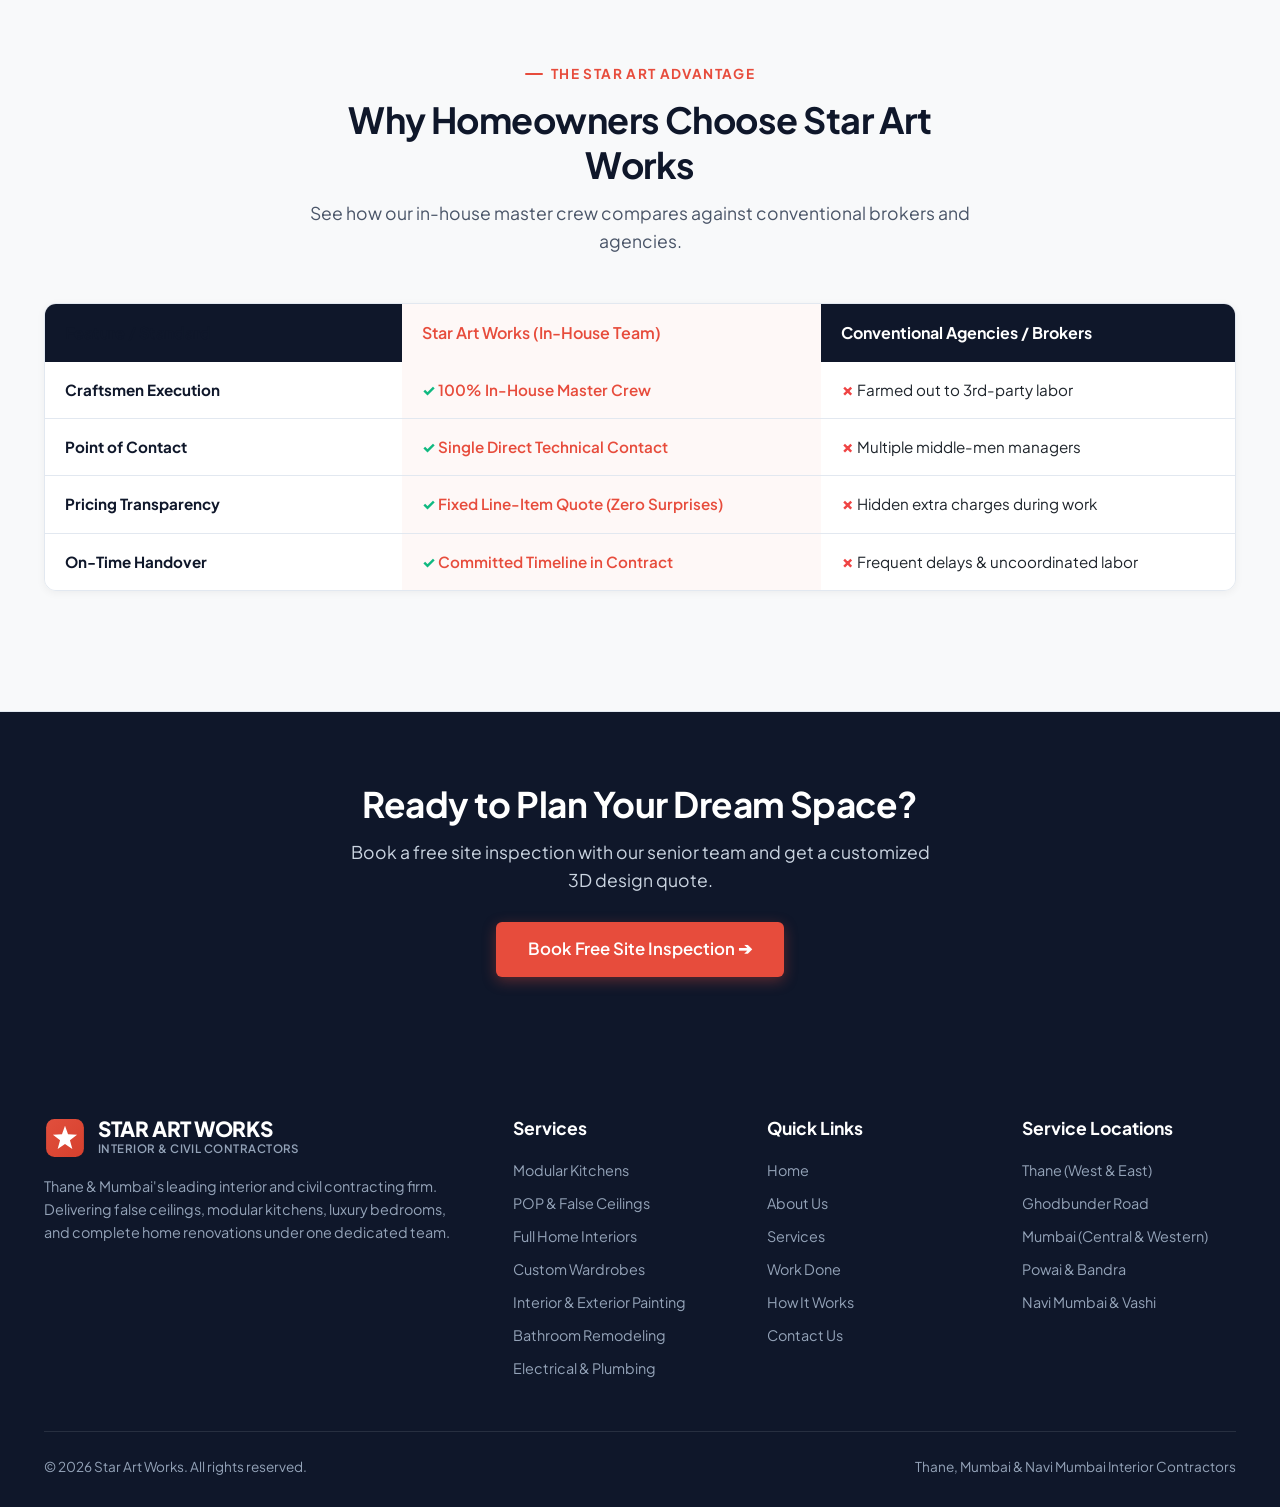
==== commit b33a212a: "Enhance SEO and social media metadata in index.html Updated the language attribute, title, and meta " ====
--- a/about/index.html
+++ b/about/index.html
@@ -1,12 +1,12 @@
 <!DOCTYPE html>
-<html lang="en">
+<html lang="en-IN">
 
 <head>
   <meta charset="UTF-8">
   <meta name="viewport" content="width=device-width, initial-scale=1.0">
-  <title>About Us — Star Art Works | Thane &amp; Mumbai Interior Contractors</title>
+  <title>About Us | Star Art Works Interior Contractors, Thane</title>
   <meta name="description"
-    content="Learn about Star Art Works in Thane. 20+ years of contracting excellence with 100% in-house master craftsmen for false ceilings, modular kitchens, painting, and full home interiors.">
+    content="20+ years delivering home interiors in Thane &amp; Mumbai with a 100% in-house crew — false ceilings, modular kitchens, painting &amp; full renovations.">
   <meta name="theme-color" content="#FFFFFF">
   <link rel="canonical" href="https://www.starartworks.in/about/">
 
@@ -23,6 +23,43 @@
     rel="stylesheet">
 
   <link rel="stylesheet" href="/css/styles.css">
+
+  <!-- Open Graph / Social Media -->
+  <meta property="og:type" content="website">
+  <meta property="og:site_name" content="Star Art Works">
+  <meta property="og:url" content="https://www.starartworks.in/about/">
+  <meta property="og:title" content="About Star Art Works — Interior &amp; Civil Contractor, Thane">
+  <meta property="og:description" content="20+ years delivering home interiors in Thane &amp; Mumbai with a 100% in-house crew.">
+  <meta property="og:image" content="https://www.starartworks.in/assets/images/hero-1.png">
+  <meta property="og:locale" content="en_IN">
+
+  <!-- Twitter Card -->
+  <meta name="twitter:card" content="summary_large_image">
+  <meta name="twitter:title" content="About Star Art Works — Interior &amp; Civil Contractor, Thane">
+  <meta name="twitter:description" content="20+ years delivering home interiors in Thane &amp; Mumbai with a 100% in-house crew.">
+  <meta name="twitter:image" content="https://www.starartworks.in/assets/images/hero-1.png">
+
+  <!-- Structured Data: Breadcrumb -->
+  <script type="application/ld+json">
+  {
+    "@context": "https://schema.org",
+    "@type": "BreadcrumbList",
+    "itemListElement": [
+      {
+        "@type": "ListItem",
+        "position": 1,
+        "name": "Home",
+        "item": "https://www.starartworks.in/"
+      },
+      {
+        "@type": "ListItem",
+        "position": 2,
+        "name": "About Us",
+        "item": "https://www.starartworks.in/about/"
+      }
+    ]
+  }
+  </script>
 </head>
 
 <body>
@@ -129,8 +166,8 @@
           </div>
         </div>
         <div>
-          <img src="/assets/images/hero-1.png" alt="Star Art Works Completed Interior"
-            style="border-radius:var(--radius-lg); box-shadow:var(--shadow-lg);">
+          <img src="/assets/images/hero-1.webp" alt="Star Art Works Completed Interior"
+            style="border-radius:var(--radius-lg); box-shadow:var(--shadow-lg);" width="1024" height="1024" loading="lazy" decoding="async">
         </div>
       </div>
     </section>
@@ -269,7 +306,7 @@
     </div>
   </footer>
 
-  <script src="/js/script.js"></script>
+  <script src="/js/script.js" defer></script>
 </body>
 
-</html>+</html>
--- a/css/styles.css
+++ b/css/styles.css
@@ -627,9 +627,11 @@
 
 .trust-grid {
   display: grid;
-  grid-template-columns: repeat(4, 1fr);
+  grid-template-columns: repeat(3, 1fr);
   gap: 24px;
   text-align: center;
+  max-width: 900px;
+  margin: 0 auto;
 }
 
 .trust-item {
@@ -1014,6 +1016,15 @@
   color: #FFFFFF;
 }
 
+.estimator-disclaimer {
+  font-size: 0.78rem;
+  line-height: 1.5;
+  color: #94A3B8;
+  border-top: 1px solid rgba(255, 255, 255, 0.12);
+  padding-top: 14px;
+  margin-bottom: 20px;
+}
+
 /* ==========================================================================
    PORTFOLIO & PROJECTS GALLERY
    ========================================================================== */
@@ -1640,7 +1651,12 @@
   }
 
   .top-bar-social {
-    display: none;
+    gap: 8px;
+  }
+
+  .top-bar-social a {
+    width: 26px;
+    height: 26px;
   }
 
   .nav-wrap {
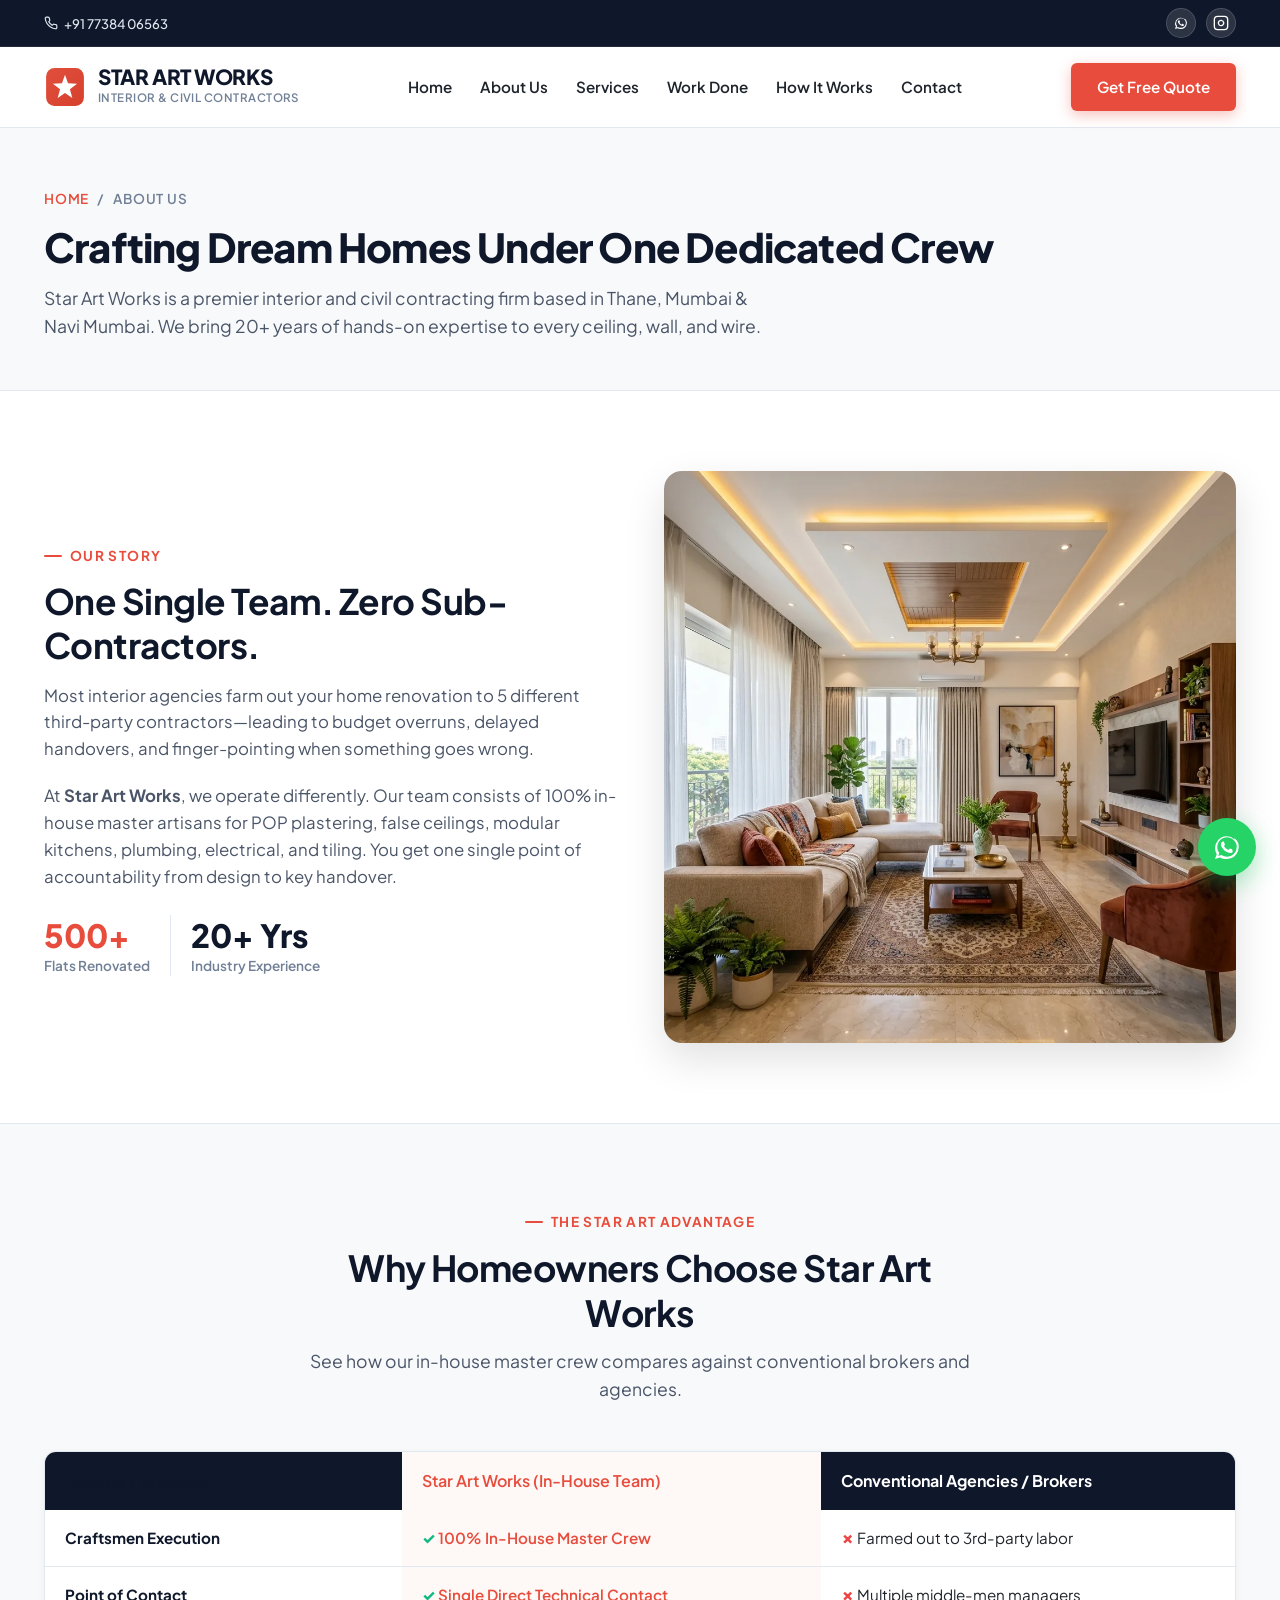
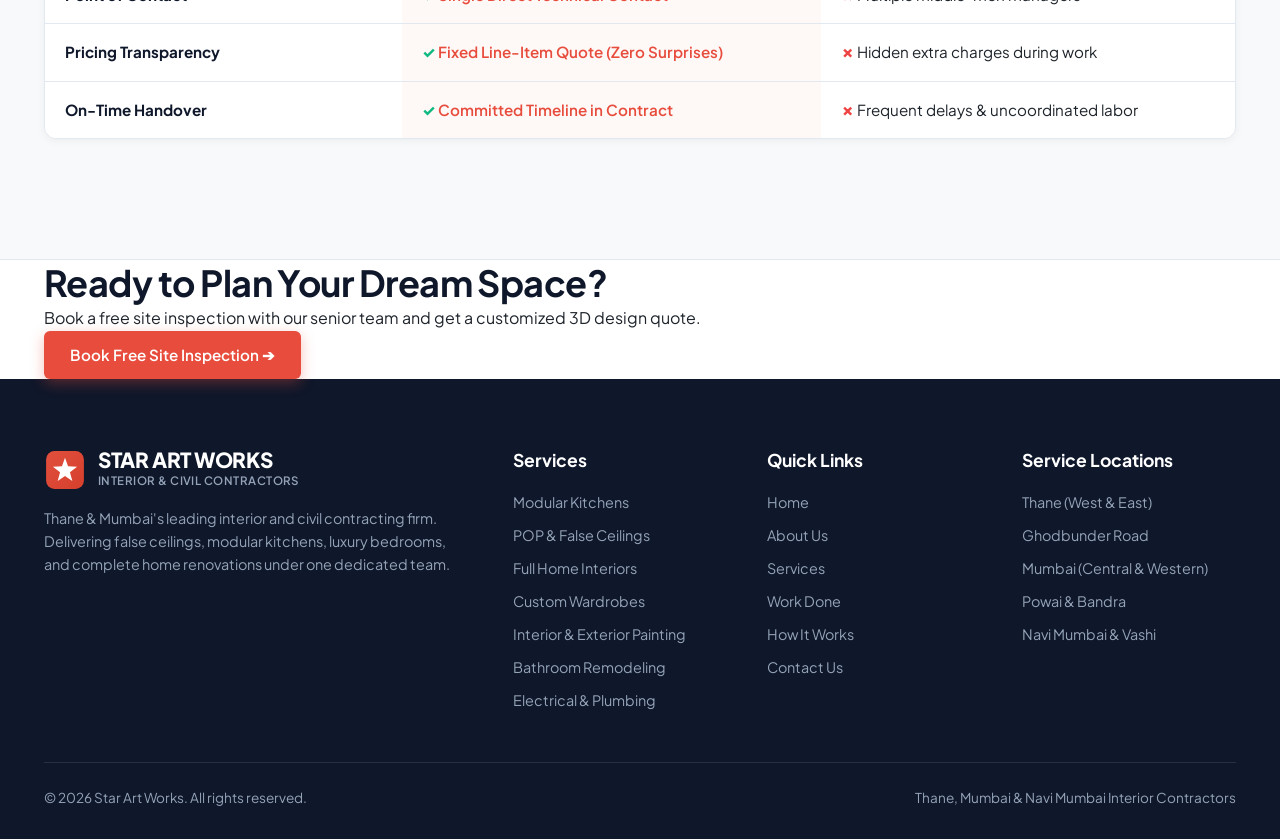
==== commit ea0b0709: "Refactor CTA section and update footer links" ====
--- a/about/index.html
+++ b/about/index.html
@@ -219,13 +219,11 @@
     </section>
 
     <!-- CALL TO ACTION BANNER -->
-    <section style="padding: 70px 0; background:var(--brand-navy); color:#FFFFFF; text-align:center;">
+    <section class="cta-banner">
       <div class="wrap">
-        <h2 style="color:#FFFFFF; font-size:2.2rem; margin-bottom:12px;">Ready to Plan Your Dream Space?</h2>
-        <p style="color:#CBD5E1; font-size:1.1rem; max-width:600px; margin:0 auto 28px auto;">Book a free site
-          inspection with our senior team and get a customized 3D design quote.</p>
-        <a href="/contact/" class="btn btn-primary" style="font-size:1.05rem; padding:14px 32px;">Book Free Site
-          Inspection ➔</a>
+        <h2>Ready to Plan Your Dream Space?</h2>
+        <p>Book a free site inspection with our senior team and get a customized 3D design quote.</p>
+        <a href="/contact/" class="btn btn-primary">Book Free Site Inspection ➔</a>
       </div>
     </section>
   </main>
@@ -265,13 +263,13 @@
         <div class="footer-col">
           <h4>Services</h4>
           <ul class="footer-links">
-            <li><a href="/services/">Modular Kitchens</a></li>
-            <li><a href="/services/">POP &amp; False Ceilings</a></li>
-            <li><a href="/services/">Full Home Interiors</a></li>
-            <li><a href="/services/">Custom Wardrobes</a></li>
-            <li><a href="/services/">Interior &amp; Exterior Painting</a></li>
-            <li><a href="/services/">Bathroom Remodeling</a></li>
-            <li><a href="/services/">Electrical &amp; Plumbing</a></li>
+            <li><a href="/services/#modular-kitchens">Modular Kitchens</a></li>
+            <li><a href="/services/#false-ceilings">POP &amp; False Ceilings</a></li>
+            <li><a href="/services/#full-home-interiors">Full Home Interiors</a></li>
+            <li><a href="/services/#wardrobes">Custom Wardrobes</a></li>
+            <li><a href="/services/#painting">Interior &amp; Exterior Painting</a></li>
+            <li><a href="/services/#bathroom-remodeling">Bathroom Remodeling</a></li>
+            <li><a href="/services/#electrical-ac">Electrical &amp; Plumbing</a></li>
           </ul>
         </div>
 
--- a/css/styles.css
+++ b/css/styles.css
@@ -1174,13 +1174,59 @@
   background-color: var(--bg-body);
 }
 
-.testimonials-grid {
-  display: grid;
-  grid-template-columns: repeat(3, 1fr);
-  gap: 28px;
-}
-
-.testimonial-card {
+.reviews-footer {
+  text-align: center;
+  margin-top: 40px;
+}
+
+/* Carousel: arrow buttons flank a horizontally-scrolling track */
+.reviews-carousel {
+  display: flex;
+  align-items: center;
+  gap: 14px;
+}
+
+.reviews-arrow {
+  flex-shrink: 0;
+  width: 44px;
+  height: 44px;
+  border-radius: 50%;
+  border: 1px solid var(--border-light);
+  background: #FFFFFF;
+  color: var(--brand-navy);
+  display: flex;
+  align-items: center;
+  justify-content: center;
+  cursor: pointer;
+  box-shadow: var(--shadow-sm);
+  transition: var(--transition);
+}
+
+.reviews-arrow:hover {
+  background: var(--brand-navy);
+  border-color: var(--brand-navy);
+  color: #FFFFFF;
+  transform: translateY(-2px);
+}
+
+.reviews-track {
+  display: flex;
+  gap: 24px;
+  overflow-x: auto;
+  scroll-snap-type: x mandatory;
+  scroll-behavior: smooth;
+  padding: 4px;
+  flex: 1;
+  /* Hide scrollbar visually; arrows are the primary control */
+  scrollbar-width: none;
+}
+
+.reviews-track::-webkit-scrollbar {
+  display: none;
+}
+
+.testimonial-card,
+.review-card {
   background: #FFFFFF;
   border: 1px solid var(--border-light);
   border-radius: var(--radius-md);
@@ -1188,7 +1234,55 @@
   box-shadow: var(--shadow-sm);
   display: flex;
   flex-direction: column;
-  justify-content: space-between;
+  justify-content: flex-start;
+  transition: var(--transition);
+  flex: 0 0 340px;
+  scroll-snap-align: start;
+}
+
+.review-card:hover {
+  box-shadow: var(--shadow-md);
+  transform: translateY(-3px);
+}
+
+.review-location {
+  font-size: 0.8rem;
+  color: var(--text-muted);
+  margin-top: -6px;
+}
+
+.review-card-head {
+  display: flex;
+  align-items: center;
+  gap: 12px;
+  margin-bottom: 18px;
+}
+
+.review-card-heading h5 {
+  font-size: 0.95rem;
+  color: var(--brand-navy);
+  margin-bottom: 4px;
+}
+
+.review-meta {
+  display: flex;
+  align-items: center;
+  gap: 10px;
+  flex-wrap: wrap;
+}
+
+.review-meta .stars {
+  margin-bottom: 0;
+  font-size: 0.95rem;
+}
+
+.google-badge {
+  display: inline-flex;
+  align-items: center;
+  gap: 4px;
+  font-size: 0.72rem;
+  font-weight: 600;
+  color: var(--text-muted);
 }
 
 .stars {
@@ -1200,8 +1294,7 @@
 .quote-text {
   font-size: 0.98rem;
   color: var(--text-primary);
-  font-style: italic;
-  margin-bottom: 24px;
+  margin-bottom: 12px;
   line-height: 1.6;
 }
 
@@ -1223,6 +1316,12 @@
   align-items: center;
   justify-content: center;
   font-weight: 700;
+  flex-shrink: 0;
+}
+
+.client-avatar-photo {
+  object-fit: cover;
+  background: var(--bg-alt);
 }
 
 .client-details h5 {
@@ -1515,8 +1614,13 @@
     padding-bottom: 16px;
   }
 
-  .services-grid, .projects-grid, .testimonials-grid {
+  .services-grid, .projects-grid {
     grid-template-columns: repeat(2, 1fr);
+  }
+
+  .testimonial-card,
+  .review-card {
+    flex-basis: 300px;
   }
 
   .estimator-card {
@@ -1588,8 +1692,19 @@
   h1 { font-size: 2rem; }
   h2 { font-size: 1.75rem; }
 
-  .services-grid, .projects-grid, .testimonials-grid, .process-grid {
+  .services-grid, .projects-grid, .process-grid {
     grid-template-columns: 1fr;
+  }
+
+  .testimonial-card,
+  .review-card {
+    flex-basis: 82vw;
+    padding: 24px;
+  }
+
+  .reviews-arrow {
+    width: 38px;
+    height: 38px;
   }
 
   .btn-grid {
@@ -1947,4 +2062,4 @@
 .cross-icon {
   color: #EF4444;
   font-weight: 800;
-}+}
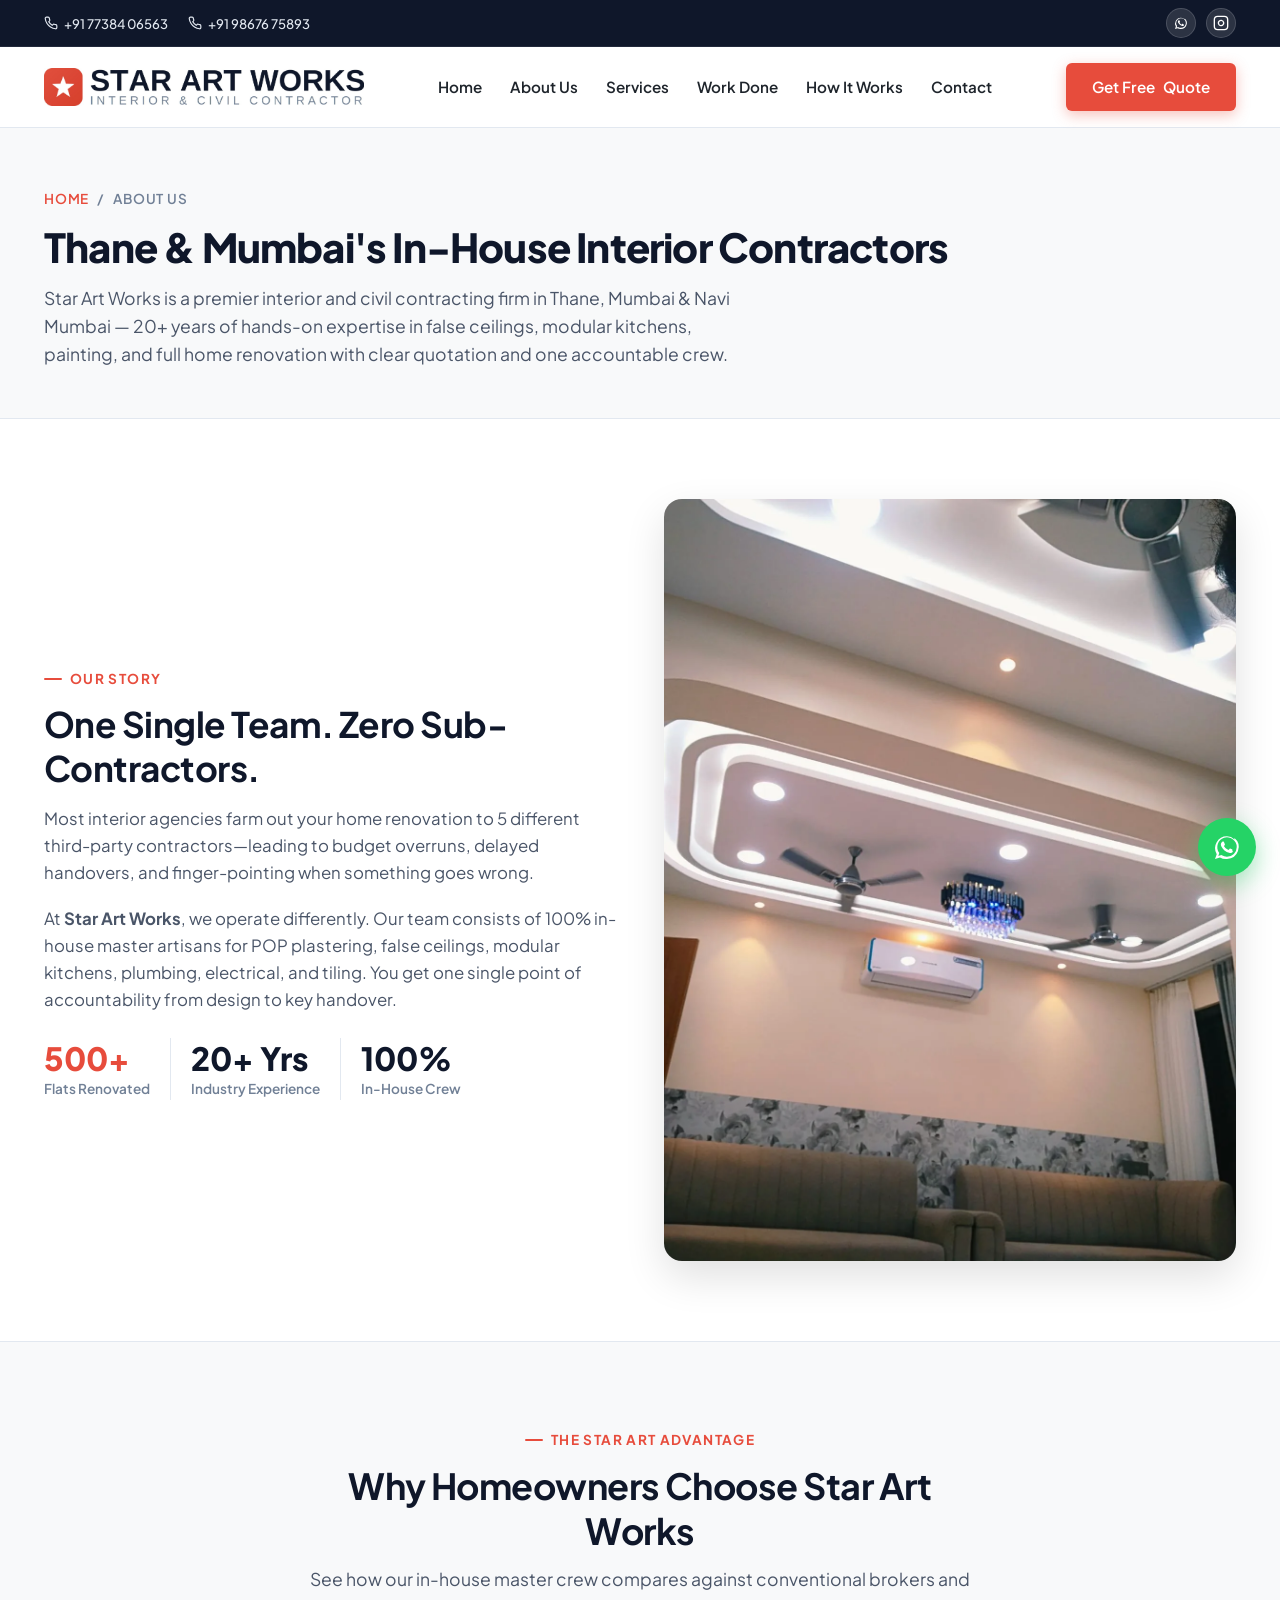
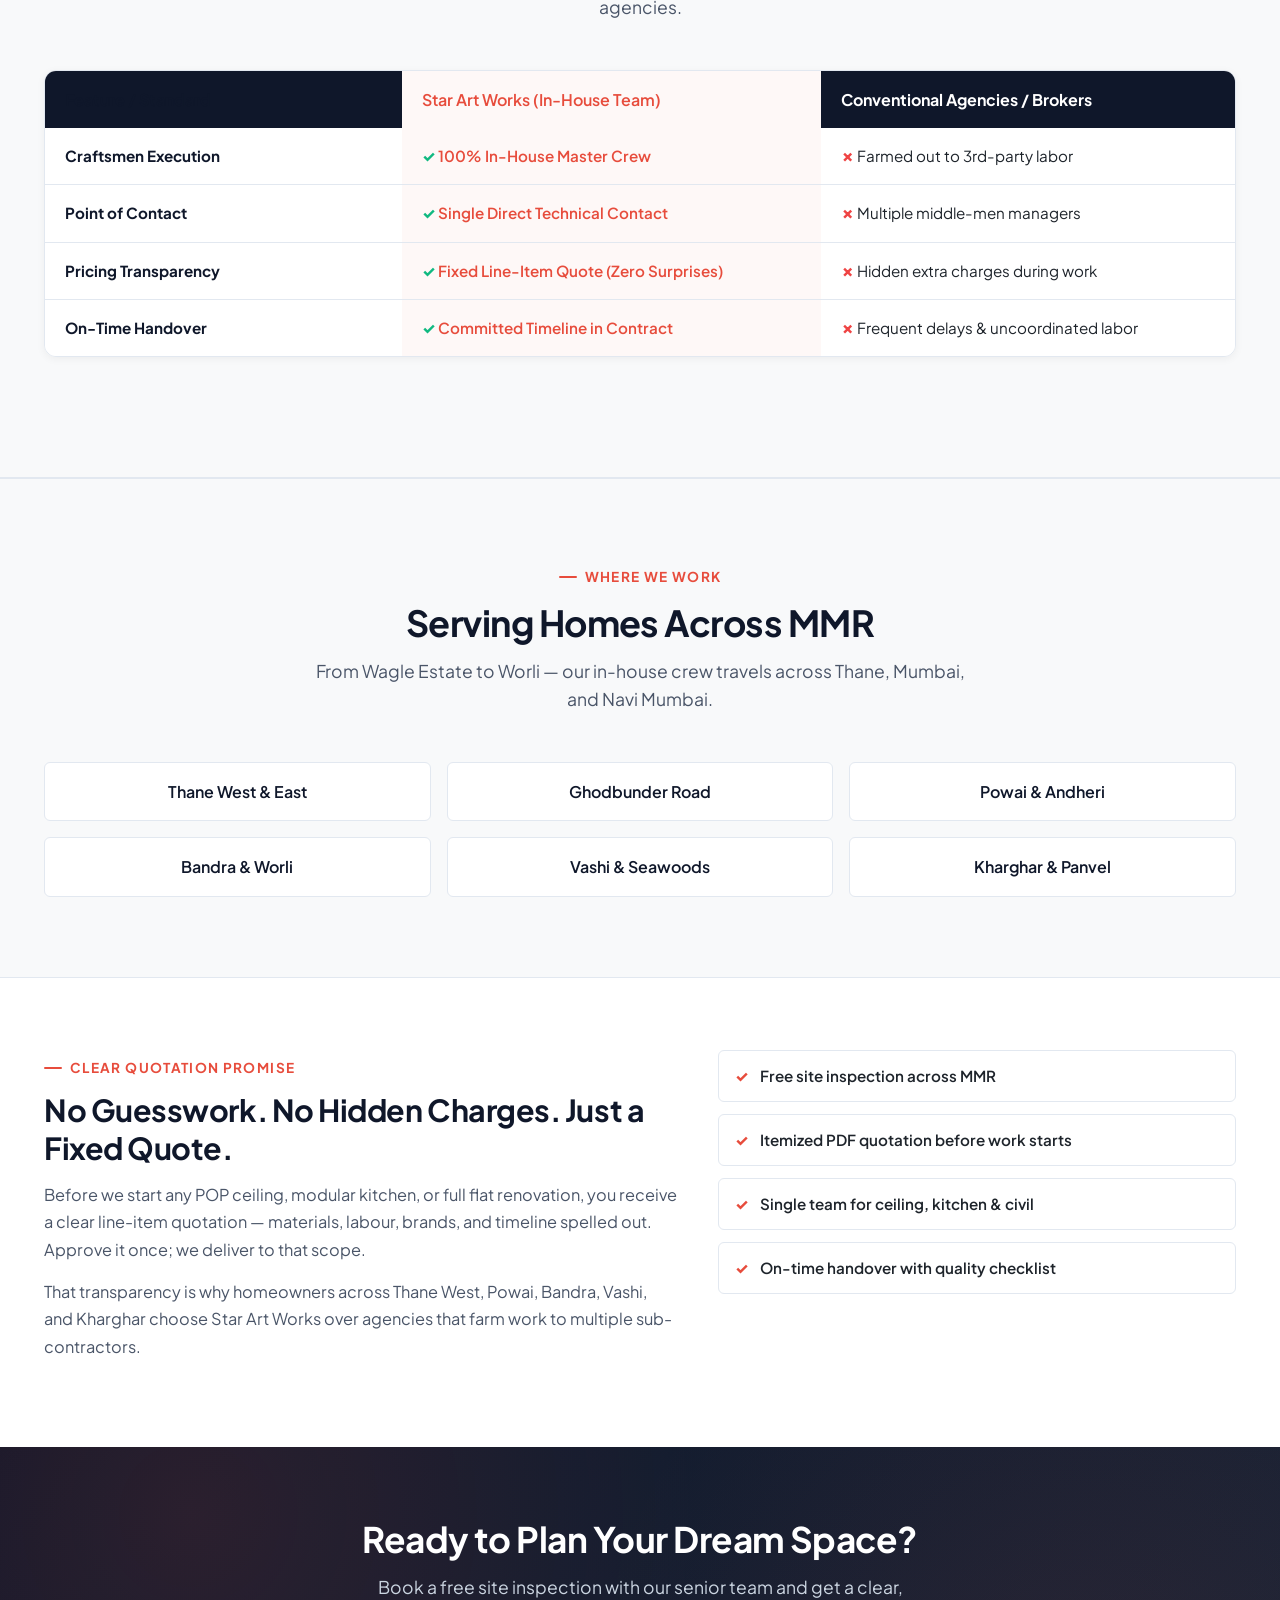
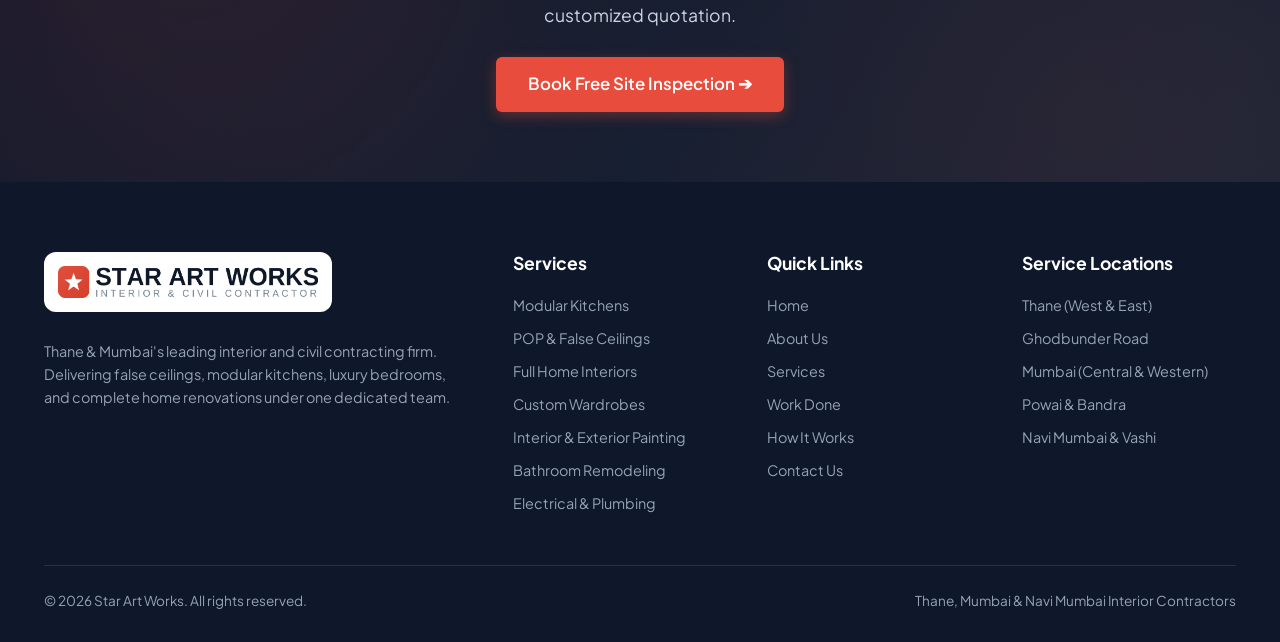
==== commit e6b53f68: "Ship multi-page Star Art Works site with portfolio, clear quoting, and dual call numbers. Replace th" ====
--- a/about/index.html
+++ b/about/index.html
@@ -6,7 +6,7 @@
   <meta name="viewport" content="width=device-width, initial-scale=1.0">
   <title>About Us | Star Art Works Interior Contractors, Thane</title>
   <meta name="description"
-    content="20+ years delivering home interiors in Thane &amp; Mumbai with a 100% in-house crew — false ceilings, modular kitchens, painting &amp; full renovations.">
+    content="Star Art Works — 20+ years interior contractor in Thane &amp; Mumbai. 100% in-house crew, clear quotation, false ceilings, modular kitchens &amp; full renovations.">
   <meta name="theme-color" content="#FFFFFF">
   <link rel="canonical" href="https://www.starartworks.in/about/">
 
@@ -75,11 +75,18 @@
           </svg>
           +91 77384 06563
         </a>
+        <a href="tel:+919867675893" class="top-bar-item">
+          <svg viewBox="0 0 24 24" width="14" height="14" fill="none" stroke="currentColor" stroke-width="2">
+            <path
+              d="M22 16.92v3a2 2 0 0 1-2.18 2 19.79 19.79 0 0 1-8.63-3.07 19.5 19.5 0 0 1-6-6 19.79 19.79 0 0 1-3.07-8.67A2 2 0 0 1 4.11 2h3a2 2 0 0 1 2 1.72 12.84 12.84 0 0 0 .7 2.81 2 2 0 0 1-.45 2.11L8.09 9.91a16 16 0 0 0 6 6l1.27-1.27a2 2 0 0 1 2.11-.45 12.84 12.84 0 0 0 2.81.7A2 2 0 0 1 22 16.92z" />
+          </svg>
+          +91 98676 75893
+        </a>
       </div>
 
       <div class="top-bar-right">
         <div class="top-bar-social">
-          <a href="https://wa.me/917738406563" target="_blank" rel="noopener" aria-label="WhatsApp">
+          <a href="https://wa.me/918318375165" target="_blank" rel="noopener" aria-label="WhatsApp">
             <svg viewBox="0 0 24 24" width="16" height="16" fill="currentColor">
               <path
                 d="M17.6 6.3A8.9 8.9 0 0 0 12 4a8.9 8.9 0 0 0-7.7 13.4L3 21l3.7-1.2A8.9 8.9 0 0 0 12 21a8.9 8.9 0 0 0 5.6-15.7ZM12 19.3a7.3 7.3 0 0 1-3.9-1.1l-.3-.2-2.3.7.7-2.2-.2-.3A7.3 7.3 0 1 1 19.3 12 7.3 7.3 0 0 1 12 19.3Zm4-5.4c-.2-.1-1.3-.6-1.5-.7s-.4-.1-.5.1-.5.7-.7.8-.3.1-.5 0a6 6 0 0 1-1.8-1.1 6.8 6.8 0 0 1-1.2-1.5c-.1-.2 0-.3.1-.4l.3-.4.2-.3a.5.5 0 0 0 0-.4c0-.1-.5-1.3-.7-1.7s-.4-.4-.5-.4h-.4a.9.9 0 0 0-.6.3 2.6 2.6 0 0 0-.8 1.9c0 1.1.8 2.2 1 2.4s1.6 2.5 3.9 3.4a13 13 0 0 0 1.3.5 3.1 3.1 0 0 0 1.4.1 2.3 2.3 0 0 0 1.5-1.1c.2-.3.2-.2-.4-.3Z" />
@@ -101,11 +108,7 @@
   <header>
     <div class="wrap nav-wrap">
       <a href="/" class="brand-logo-link" aria-label="Star Art Works Home">
-        <img src="/assets/brand-new/star-art-works-icon.svg" alt="Star Art Works" class="brand-logo-icon">
-        <div class="brand-text">
-          <span class="brand-name">STAR ART WORKS</span>
-          <span class="brand-sub">Interior &amp; Civil Contractors</span>
-        </div>
+        <img src="/assets/brand-new/star-art-works-logo.jpg" alt="Star Art Works — Interior &amp; Civil Contractor" class="brand-logo" width="597" height="72">
       </a>
 
       <ul class="nav-menu" id="navMenu">
@@ -118,8 +121,8 @@
       </ul>
 
       <div class="nav-actions">
-        <a href="/contact/" class="btn btn-primary">Get Free Quote</a>
-        <button class="mobile-toggle" id="mobileToggle" aria-label="Toggle menu">☰</button>
+        <a href="/contact/" class="btn btn-primary"><span class="quote-btn-prefix">Get Free </span>Quote</a>
+        <button class="mobile-toggle" id="mobileToggle" aria-label="Toggle menu" aria-expanded="false">☰</button>
       </div>
     </div>
   </header>
@@ -131,16 +134,15 @@
         <div class="breadcrumb-nav">
           <a href="/">Home</a> <span>/</span> <span>About Us</span>
         </div>
-        <h1 class="page-title">Crafting Dream Homes Under One Dedicated Crew</h1>
-        <p class="page-lead">Star Art Works is a premier interior and civil contracting firm based in Thane, Mumbai
-          &amp; Navi Mumbai. We bring 20+ years of hands-on expertise to
-          every ceiling, wall, and wire.</p>
+        <h1 class="page-title">Thane &amp; Mumbai's In-House Interior Contractors</h1>
+        <p class="page-lead">Star Art Works is a premier interior and civil contracting firm in Thane, Mumbai
+          &amp; Navi Mumbai — 20+ years of hands-on expertise in false ceilings, modular kitchens, painting, and full home renovation with clear quotation and one accountable crew.</p>
       </div>
     </section>
 
     <!-- ABOUT STORY SECTION -->
-    <section style="padding: 80px 0; background:#FFFFFF;">
-      <div class="wrap" style="display:grid; grid-template-columns:1fr 1fr; gap:48px; align-items:center;">
+    <section class="about-story-section">
+      <div class="wrap about-story-grid">
         <div>
           <span class="eyebrow">Our Story</span>
           <h2 style="font-size:2.2rem; margin-bottom:16px; color:var(--brand-navy);">One Single Team. Zero
@@ -154,20 +156,24 @@
             artisans for POP plastering, false ceilings, modular kitchens, plumbing, electrical, and tiling. You get one
             single point of accountability from design to key handover.
           </p>
-          <div style="display:flex; gap:20px;">
+          <div class="about-stats">
             <div>
               <h3 style="font-size:2rem; color:var(--brand-primary); font-weight:800;">500+</h3>
               <p style="font-size:0.85rem; color:var(--text-muted); font-weight:600;">Flats Renovated</p>
             </div>
-            <div style="border-left:1px solid var(--border-light); padding-left:20px;">
+            <div class="about-stat-divider">
               <h3 style="font-size:2rem; color:var(--brand-navy); font-weight:800;">20+ Yrs</h3>
               <p style="font-size:0.85rem; color:var(--text-muted); font-weight:600;">Industry Experience</p>
             </div>
+            <div class="about-stat-divider">
+              <h3 style="font-size:2rem; color:var(--brand-navy); font-weight:800;">100%</h3>
+              <p style="font-size:0.85rem; color:var(--text-muted); font-weight:600;">In-House Crew</p>
+            </div>
           </div>
         </div>
         <div>
-          <img src="/assets/images/hero-1.webp" alt="Star Art Works Completed Interior"
-            style="border-radius:var(--radius-lg); box-shadow:var(--shadow-lg);" width="1024" height="1024" loading="lazy" decoding="async">
+          <img src="/assets/images/work-living-ceiling-ac.webp" alt="Completed living room ceiling by Star Art Works"
+            style="border-radius:var(--radius-lg); box-shadow:var(--shadow-lg); width:100%; height:auto;" width="1200" height="1600" loading="lazy" decoding="async">
         </div>
       </div>
     </section>
@@ -218,11 +224,48 @@
       </div>
     </section>
 
+    <!-- SERVICE AREAS -->
+    <section class="about-story-section" style="background:var(--bg-alt); border-top:1px solid var(--border-light);">
+      <div class="wrap">
+        <div class="section-head">
+          <span class="eyebrow">Where We Work</span>
+          <h2>Serving Homes Across MMR</h2>
+          <p>From Wagle Estate to Worli — our in-house crew travels across Thane, Mumbai, and Navi Mumbai.</p>
+        </div>
+        <div class="service-areas-grid">
+          <div class="service-area-chip">Thane West &amp; East</div>
+          <div class="service-area-chip">Ghodbunder Road</div>
+          <div class="service-area-chip">Powai &amp; Andheri</div>
+          <div class="service-area-chip">Bandra &amp; Worli</div>
+          <div class="service-area-chip">Vashi &amp; Seawoods</div>
+          <div class="service-area-chip">Kharghar &amp; Panvel</div>
+        </div>
+      </div>
+    </section>
+
+    <!-- WHY CLEAR QUOTATION MATTERS -->
+    <section class="seo-band">
+      <div class="wrap seo-band-grid">
+        <div>
+          <span class="eyebrow">Clear Quotation Promise</span>
+          <h2>No Guesswork. No Hidden Charges. Just a Fixed Quote.</h2>
+          <p>Before we start any POP ceiling, modular kitchen, or full flat renovation, you receive a clear line-item quotation — materials, labour, brands, and timeline spelled out. Approve it once; we deliver to that scope.</p>
+          <p>That transparency is why homeowners across Thane West, Powai, Bandra, Vashi, and Kharghar choose Star Art Works over agencies that farm work to multiple sub-contractors.</p>
+        </div>
+        <ul class="seo-checklist">
+          <li><span>✓</span> Free site inspection across MMR</li>
+          <li><span>✓</span> Itemized PDF quotation before work starts</li>
+          <li><span>✓</span> Single team for ceiling, kitchen &amp; civil</li>
+          <li><span>✓</span> On-time handover with quality checklist</li>
+        </ul>
+      </div>
+    </section>
+
     <!-- CALL TO ACTION BANNER -->
     <section class="cta-banner">
       <div class="wrap">
         <h2>Ready to Plan Your Dream Space?</h2>
-        <p>Book a free site inspection with our senior team and get a customized 3D design quote.</p>
+        <p>Book a free site inspection with our senior team and get a clear, customized quotation.</p>
         <a href="/contact/" class="btn btn-primary">Book Free Site Inspection ➔</a>
       </div>
     </section>
@@ -236,7 +279,7 @@
   </a>
 
   <!-- ============ FLOATING WHATSAPP BUTTON ============ -->
-  <a href="https://wa.me/917738406563?text=Hi%20Star%20Art%20Works,%20I%20am%20interested%20in%20home%20interior%20renovation."
+  <a href="https://wa.me/918318375165?text=Hi%20Star%20Art%20Works,%20I%20am%20interested%20in%20home%20interior%20renovation."
     target="_blank" rel="noopener" class="floating-whatsapp" aria-label="Chat on WhatsApp">
     <svg viewBox="0 0 24 24" width="32" height="32" fill="currentColor">
       <path
@@ -249,13 +292,9 @@
     <div class="wrap">
       <div class="footer-grid">
         <div class="footer-col">
-          <div class="brand-logo-link" style="margin-bottom:16px;">
-            <img src="/assets/brand-new/star-art-works-icon.svg" alt="Star Art Works" class="brand-logo-icon">
-            <div class="brand-text">
-              <span class="brand-name" style="color:#FFFFFF;">STAR ART WORKS</span>
-              <span class="brand-sub" style="color:#94A3B8;">Interior &amp; Civil Contractors</span>
-            </div>
-          </div>
+          <a href="/" class="footer-brand" aria-label="Star Art Works Home">
+            <img src="/assets/brand-new/star-art-works-logo.jpg" alt="Star Art Works — Interior &amp; Civil Contractor" class="brand-logo" width="597" height="72">
+          </a>
           <p>Thane &amp; Mumbai's leading interior and civil contracting firm. Delivering false ceilings, modular
             kitchens, luxury bedrooms, and complete home renovations under one dedicated team.</p>
         </div>
@@ -307,4 +346,4 @@
   <script src="/js/script.js" defer></script>
 </body>
 
-</html>
+</html>
--- a/css/styles.css
+++ b/css/styles.css
@@ -38,6 +38,8 @@
   --font-mono: 'IBM Plex Mono', monospace;
   
   --transition: all 0.3s cubic-bezier(0.16, 1, 0.3, 1);
+  --header-height: 80px;
+  --header-height-mobile: 68px;
 }
 
 /* Reset & Base */
@@ -50,6 +52,47 @@
 html {
   scroll-behavior: smooth;
   font-size: 16px;
+}
+
+/* Every anchor-jump target on the site (in-page sections and the
+   individual service cards) needs this, or the sticky 80px header
+   covers the top of whatever you jump to -- heading included. */
+section[id],
+.service-card[id] {
+  scroll-margin-top: calc(var(--header-height) + 16px);
+}
+
+@media (max-width: 768px) {
+  section[id],
+  .service-card[id] {
+    scroll-margin-top: calc(var(--header-height-mobile) + 12px);
+  }
+}
+
+/* Visible keyboard focus on every interactive element, not just form
+   inputs. Uses the brand accent so it reads as intentional, not a
+   browser default. */
+a:focus-visible,
+button:focus-visible,
+input:focus-visible,
+textarea:focus-visible,
+select:focus-visible,
+.faq-question:focus-visible {
+  outline: 2px solid var(--brand-primary);
+  outline-offset: 3px;
+  border-radius: 4px;
+}
+
+/* Respect the OS-level reduced-motion preference: kill scroll-reveal
+   animation, hero slider transitions, and hover-transform motion for
+   anyone who has asked their system to minimize it. */
+@media (prefers-reduced-motion: reduce) {
+  *, *::before, *::after {
+    animation-duration: 0.01ms !important;
+    animation-iteration-count: 1 !important;
+    transition-duration: 0.01ms !important;
+    scroll-behavior: auto !important;
+  }
 }
 
 body {
@@ -297,14 +340,37 @@
   align-items: center;
   gap: 12px;
   text-decoration: none;
-}
-
+  flex-shrink: 1;
+  min-width: 0;
+  max-width: min(320px, 42vw);
+}
+
+.brand-logo,
 .brand-logo-icon {
-  width: 42px;
   height: 42px;
+  width: auto;
+  max-width: 100%;
   object-fit: contain;
-  border-radius: 10px;
-  flex-shrink: 0;
+  display: block;
+  flex-shrink: 1;
+}
+
+.footer-brand {
+  display: inline-flex;
+  align-items: center;
+  background: #FFFFFF;
+  padding: 10px 14px;
+  border-radius: 12px;
+  margin-bottom: 16px;
+  line-height: 0;
+  text-decoration: none;
+  max-width: none;
+}
+
+.footer-brand .brand-logo {
+  height: 40px;
+  width: auto;
+  max-width: min(260px, 70vw);
 }
 
 .brand-text {
@@ -875,154 +941,249 @@
 }
 
 /* ==========================================================================
-   INTERACTIVE ROOM COST ESTIMATOR SECTION
+   HOW WE QUOTE / PROMISE SECTION
    ========================================================================== */
 
-.estimator-section {
+.quote-promise-section {
   padding: 90px 0;
   background-color: var(--bg-alt);
   border-top: 1px solid var(--border-light);
   border-bottom: 1px solid var(--border-light);
 }
 
-.estimator-card {
+.quote-promise-grid {
+  display: grid;
+  grid-template-columns: repeat(3, 1fr);
+  gap: 28px;
+  margin-bottom: 40px;
+}
+
+.quote-promise-card {
   background: #FFFFFF;
-  border-radius: var(--radius-lg);
-  box-shadow: var(--shadow-lg);
   border: 1px solid var(--border-light);
-  padding: 40px;
+  border-radius: var(--radius-md);
+  padding: 28px 24px;
+  box-shadow: var(--shadow-sm);
+  transition: var(--transition);
+}
+
+.quote-promise-card:hover {
+  box-shadow: var(--shadow-md);
+  transform: translateY(-2px);
+}
+
+.quote-promise-num {
+  display: block;
+  font-family: 'Plus Jakarta Sans', sans-serif;
+  font-size: 0.85rem;
+  font-weight: 800;
+  letter-spacing: 0.08em;
+  color: var(--brand-primary);
+  margin-bottom: 12px;
+}
+
+.quote-promise-card h3 {
+  font-size: 1.15rem;
+  color: var(--brand-navy);
+  margin-bottom: 10px;
+}
+
+.quote-promise-card p {
+  font-size: 0.95rem;
+  color: var(--text-secondary);
+  line-height: 1.6;
+  margin: 0;
+}
+
+.quote-promise-cta {
+  display: flex;
+  flex-wrap: wrap;
+  gap: 14px;
+  justify-content: center;
+  align-items: center;
+}
+
+.section-cta-row {
+  display: flex;
+  justify-content: center;
+  margin-top: 40px;
+}
+
+.about-story-grid {
   display: grid;
-  grid-template-columns: 1fr 380px;
+  grid-template-columns: 1fr 1fr;
+  gap: 48px;
+  align-items: center;
+}
+
+.about-story-section {
+  padding: 80px 0;
+  background: #FFFFFF;
+}
+
+.about-stats {
+  display: flex;
+  flex-wrap: wrap;
+  gap: 20px;
+}
+
+.about-stat-divider {
+  border-left: 1px solid var(--border-light);
+  padding-left: 20px;
+}
+
+.service-areas-grid {
+  display: grid;
+  grid-template-columns: repeat(3, 1fr);
+  gap: 16px;
+}
+
+.service-area-chip {
+  background: #FFFFFF;
+  border: 1px solid var(--border-light);
+  border-radius: var(--radius-sm);
+  padding: 16px 18px;
+  font-weight: 600;
+  color: var(--brand-navy);
+  text-align: center;
+}
+
+.timeline-grid {
+  display: grid;
+  grid-template-columns: repeat(3, 1fr);
+  gap: 24px;
+  margin-top: 40px;
+}
+
+.timeline-card {
+  background: #FFFFFF;
+  border: 1px solid var(--border-light);
+  border-radius: var(--radius-md);
+  padding: 24px;
+  text-align: center;
+}
+
+.timeline-card strong {
+  display: block;
+  font-size: 1.5rem;
+  color: var(--brand-primary);
+  margin-bottom: 6px;
+}
+
+.timeline-card span {
+  font-size: 0.95rem;
+  color: var(--text-secondary);
+}
+
+.materials-strip {
+  display: flex;
+  justify-content: center;
+  gap: 16px;
+  flex-wrap: wrap;
+}
+
+.material-chip {
+  background: #FFFFFF;
+  padding: 14px 22px;
+  border-radius: var(--radius-md);
+  border: 1px solid var(--border-light);
+  box-shadow: var(--shadow-sm);
+  font-weight: 700;
+  font-size: 0.95rem;
+  color: var(--brand-navy);
+}
+
+.seo-band {
+  padding: 72px 0;
+  background: #FFFFFF;
+  border-top: 1px solid var(--border-light);
+}
+
+.seo-band--alt {
+  background: var(--bg-alt);
+}
+
+.seo-band-grid {
+  display: grid;
+  grid-template-columns: 1.1fr 0.9fr;
   gap: 40px;
-}
-
-.estimator-controls h3 {
-  font-size: 1.5rem;
-  margin-bottom: 24px;
-}
-
-.option-group {
-  margin-bottom: 24px;
-}
-
-.option-label {
-  font-size: 0.95rem;
-  font-weight: 700;
+  align-items: start;
+}
+
+.seo-band h2 {
+  font-size: 1.9rem;
   color: var(--brand-navy);
-  margin-bottom: 12px;
-  display: block;
-}
-
-.btn-grid {
-  display: grid;
-  grid-template-columns: repeat(4, 1fr);
-  gap: 10px;
-}
-
-.est-btn {
-  padding: 12px;
-  border: 1.5px solid var(--border-light);
-  border-radius: var(--radius-sm);
-  font-size: 0.9rem;
-  font-weight: 600;
-  color: var(--text-primary);
-  background: var(--bg-body);
-  transition: var(--transition);
-  text-align: center;
-}
-
-.est-btn.active, .est-btn:hover {
-  border-color: var(--brand-primary);
-  background: rgba(231, 76, 60, 0.06);
-  color: var(--brand-primary);
-}
-
-.checkbox-grid {
-  display: grid;
-  grid-template-columns: repeat(2, 1fr);
-  gap: 12px;
-}
-
-.est-checkbox-card {
-  border: 1.5px solid var(--border-light);
-  border-radius: var(--radius-sm);
-  padding: 12px 16px;
-  display: flex;
-  align-items: center;
-  gap: 10px;
-  cursor: pointer;
-  transition: var(--transition);
-  user-select: none;
-}
-
-.est-checkbox-card.active {
-  border-color: var(--brand-primary);
-  background: rgba(231, 76, 60, 0.05);
-}
-
-.est-checkbox-card input {
-  accent-color: var(--brand-primary);
-  width: 16px;
-  height: 16px;
-}
-
-/* Estimator Output Side */
-.estimator-summary {
-  background: var(--brand-navy);
-  color: #FFFFFF;
-  border-radius: var(--radius-md);
-  padding: 32px;
-  display: flex;
-  flex-direction: column;
-  justify-content: space-between;
-}
-
-.summary-header {
-  border-bottom: 1px solid rgba(255,255,255,0.15);
-  padding-bottom: 20px;
-  margin-bottom: 24px;
-}
-
-.summary-header span {
-  font-size: 0.85rem;
-  text-transform: uppercase;
-  letter-spacing: 0.08em;
-  color: #94A3B8;
-}
-
-.price-display {
-  font-size: 2.2rem;
-  font-weight: 800;
-  color: #FCD34D;
-  margin-top: 4px;
-}
-
-.breakdown-list {
+  margin-bottom: 14px;
+}
+
+.seo-band p {
+  color: var(--text-secondary);
+  line-height: 1.7;
+  margin-bottom: 14px;
+  font-size: 1.02rem;
+}
+
+.seo-checklist {
   list-style: none;
   display: flex;
   flex-direction: column;
   gap: 12px;
-  margin-bottom: 30px;
-}
-
-.breakdown-list li {
-  display: flex;
-  justify-content: space-between;
-  font-size: 0.9rem;
-  color: #CBD5E1;
-}
-
-.breakdown-list li strong {
-  color: #FFFFFF;
-}
-
-.estimator-disclaimer {
-  font-size: 0.78rem;
-  line-height: 1.5;
-  color: #94A3B8;
-  border-top: 1px solid rgba(255, 255, 255, 0.12);
-  padding-top: 14px;
-  margin-bottom: 20px;
+  margin: 0;
+  padding: 0;
+}
+
+.seo-checklist li {
+  display: flex;
+  gap: 12px;
+  align-items: flex-start;
+  background: #FFFFFF;
+  border: 1px solid var(--border-light);
+  border-radius: var(--radius-sm);
+  padding: 14px 16px;
+  color: var(--text-primary);
+  font-weight: 600;
+  font-size: 0.95rem;
+  line-height: 1.45;
+}
+
+.seo-band--alt .seo-checklist li {
+  background: #FFFFFF;
+}
+
+.seo-checklist li span {
+  color: var(--brand-primary);
+  font-weight: 800;
+  flex-shrink: 0;
+}
+
+.process-visual {
+  margin-top: 48px;
+  border-radius: var(--radius-lg);
+  overflow: hidden;
+  box-shadow: var(--shadow-lg);
+}
+
+.process-visual img {
+  width: 100%;
+  height: auto;
+  display: block;
+  max-height: 420px;
+  object-fit: cover;
+}
+
+@media (max-width: 768px) {
+  .seo-band {
+    padding: 52px 0;
+  }
+
+  .seo-band-grid {
+    grid-template-columns: 1fr;
+    gap: 28px;
+  }
+
+  .seo-band h2 {
+    font-size: 1.55rem;
+  }
 }
 
 /* ==========================================================================
@@ -1217,7 +1378,14 @@
   scroll-behavior: smooth;
   padding: 4px;
   flex: 1;
-  /* Hide scrollbar visually; arrows are the primary control */
+  /* Without this, a flex item defaults to min-width:auto, which means
+     it refuses to shrink below the width of all its cards combined —
+     so overflow-x:auto never actually engages, and instead the whole
+     row (and the page with it) pushes wider than the screen. This one
+     line is what makes the carousel actually stay contained and
+     swipeable instead of blowing out the layout on mobile. */
+  min-width: 0;
+  -webkit-overflow-scrolling: touch;
   scrollbar-width: none;
 }
 
@@ -1386,6 +1554,7 @@
   align-items: center;
   justify-content: center;
   font-size: 1.1rem;
+  line-height: 1;
   color: var(--brand-navy);
   transition: var(--transition);
 }
@@ -1407,6 +1576,53 @@
   font-size: 0.95rem;
   color: var(--text-secondary);
   line-height: 1.6;
+}
+
+/* ==========================================================================
+   CLOSING CTA BANNER — used across About, Services, Portfolio, and
+   How It Works. One class instead of four copies of the same inline
+   styles, so it stays visually consistent if it's ever updated.
+   ========================================================================== */
+
+.cta-banner {
+  padding: 70px 0;
+  background: linear-gradient(135deg, var(--brand-navy) 0%, #1a2436 100%);
+  color: #FFFFFF;
+  text-align: center;
+  position: relative;
+  overflow: hidden;
+}
+
+.cta-banner::before {
+  content: '';
+  position: absolute;
+  inset: 0;
+  background-image: radial-gradient(circle at 15% 20%, rgba(231, 76, 60, 0.12) 0%, transparent 45%),
+                     radial-gradient(circle at 85% 80%, rgba(231, 76, 60, 0.08) 0%, transparent 45%);
+  pointer-events: none;
+}
+
+.cta-banner .wrap {
+  position: relative;
+  z-index: 1;
+}
+
+.cta-banner h2 {
+  color: #FFFFFF;
+  font-size: 2.2rem;
+  margin-bottom: 12px;
+}
+
+.cta-banner p {
+  color: #CBD5E1;
+  font-size: 1.1rem;
+  max-width: 600px;
+  margin: 0 auto 28px auto;
+}
+
+.cta-banner .btn {
+  font-size: 1.05rem;
+  padding: 14px 32px;
 }
 
 /* ==========================================================================
@@ -1505,7 +1721,11 @@
 .floating-top {
   position: fixed;
   bottom: 94px;
-  right: 24px;
+  /* 29px, not 24px: this button is 48px wide vs WhatsApp's 58px, so
+     matching "right" values leaves their centers 5px off from each
+     other -- this value makes the two actually stack on the same
+     vertical center line instead of looking slightly crooked. */
+  right: 29px;
   z-index: 998;
   width: 48px;
   height: 48px;
@@ -1605,13 +1825,7 @@
   }
 
   .trust-grid {
-    grid-template-columns: repeat(2, 1fr);
-  }
-
-  .trust-item {
-    border-right: none;
-    border-bottom: 1px solid var(--border-light);
-    padding-bottom: 16px;
+    grid-template-columns: repeat(3, 1fr);
   }
 
   .services-grid, .projects-grid {
@@ -1623,8 +1837,14 @@
     flex-basis: 300px;
   }
 
-  .estimator-card {
-    grid-template-columns: 1fr;
+  .quote-promise-grid,
+  .timeline-grid,
+  .service-areas-grid {
+    grid-template-columns: repeat(2, 1fr);
+  }
+
+  .about-story-grid {
+    gap: 32px;
   }
 
   .process-grid {
@@ -1649,6 +1869,8 @@
   .top-bar-left {
     gap: 12px;
     font-size: 0.78rem;
+    flex-wrap: wrap;
+    justify-content: center;
   }
 
   .hero-slider-wrap {
@@ -1674,26 +1896,57 @@
 
   .mobile-toggle {
     display: block;
+  }
+
+  .brand-logo-link {
+    max-width: min(260px, 50vw);
+  }
+
+  .brand-logo,
+  .brand-logo-icon {
+    height: 36px;
   }
 
   .mobile-menu-open .nav-menu {
     display: flex;
     flex-direction: column;
     position: absolute;
-    top: 80px;
+    top: 100%;
     left: 0;
     width: 100%;
     background: #FFFFFF;
-    padding: 24px;
+    padding: 20px 24px 28px;
     box-shadow: var(--shadow-lg);
     border-bottom: 1px solid var(--border-light);
+    max-height: calc(100vh - 100px);
+    overflow-y: auto;
+    z-index: 100;
+  }
+
+  .mobile-menu-open {
+    overflow: hidden;
+  }
+
+  .mobile-menu-open .nav-menu .nav-link {
+    padding: 12px 0;
+    border-bottom: 1px solid var(--border-light);
   }
 
   h1 { font-size: 2rem; }
   h2 { font-size: 1.75rem; }
 
-  .services-grid, .projects-grid, .process-grid {
+  .services-grid, .projects-grid, .process-grid,
+  .quote-promise-grid, .timeline-grid, .service-areas-grid,
+  .about-story-grid {
     grid-template-columns: 1fr;
+  }
+
+  .about-story-grid h2 {
+    font-size: 1.65rem !important;
+  }
+
+  .comparison-table {
+    font-size: 0.88rem;
   }
 
   .testimonial-card,
@@ -1705,14 +1958,6 @@
   .reviews-arrow {
     width: 38px;
     height: 38px;
-  }
-
-  .btn-grid {
-    grid-template-columns: repeat(2, 1fr);
-  }
-
-  .checkbox-grid {
-    grid-template-columns: 1fr;
   }
 
   .footer-grid {
@@ -1728,6 +1973,12 @@
 
   .slide-cta {
     flex-wrap: wrap;
+    gap: 10px;
+  }
+
+  .slide-cta .btn {
+    font-size: 0.85rem;
+    padding: 10px 16px;
   }
 
   .page-title {
@@ -1736,10 +1987,6 @@
 
   .page-lead {
     font-size: 1rem;
-  }
-
-  .estimator-card {
-    padding: 24px;
   }
 }
 
@@ -1778,8 +2025,12 @@
     height: 68px;
   }
 
+  .brand-logo-link {
+    max-width: min(240px, 52vw);
+  }
+
+  .brand-logo,
   .brand-logo-icon {
-    width: 34px;
     height: 34px;
   }
 
@@ -1789,6 +2040,13 @@
 
   .brand-sub {
     font-size: 0.6rem;
+  }
+
+  /* Full "Get Free " prefix is hidden on the narrowest phones (see
+     405px breakpoint below) -- leaves just "Quote" so the button
+     doesn't crowd the logo. Shown normally everywhere else. */
+  .quote-btn-prefix {
+    display: inline;
   }
 
   .nav-actions {
@@ -1805,12 +2063,20 @@
   }
 
   .hero-slider-wrap {
-    height: 380px;
+    height: 440px;
+    min-height: 440px;
     border-radius: var(--radius-md);
   }
 
   .slide-overlay {
-    padding: 18px 16px;
+    padding: 18px 16px 52px;
+  }
+
+  .slide-desc {
+    display: -webkit-box;
+    -webkit-line-clamp: 2;
+    -webkit-box-orient: vertical;
+    overflow: hidden;
   }
 
   .slide-badge {
@@ -1857,7 +2123,7 @@
     border-bottom: none;
   }
 
-  .spaces-section, .services-section, .estimator-section, .process-section, .projects-section, .testimonials-section, .faq-section, .contact-section {
+  .spaces-section, .services-section, .quote-promise-section, .process-section, .projects-section, .testimonials-section, .faq-section, .contact-section, .about-story-section {
     padding: 50px 0;
   }
 
@@ -1869,31 +2135,17 @@
     font-size: 0.85rem;
   }
 
-  .estimator-card {
-    padding: 18px;
-    border-radius: var(--radius-md);
-  }
-
-  .estimator-controls h3 {
-    font-size: 1.2rem;
-  }
-
-  .btn-grid {
-    grid-template-columns: repeat(2, 1fr);
-    gap: 8px;
-  }
-
-  .est-btn {
-    padding: 10px 6px;
-    font-size: 0.8rem;
-  }
-
-  .checkbox-grid {
-    grid-template-columns: 1fr;
-  }
-
-  .price-display {
-    font-size: 1.7rem;
+  .quote-promise-card {
+    padding: 22px 18px;
+  }
+
+  .quote-promise-cta {
+    flex-direction: column;
+  }
+
+  .quote-promise-cta .btn {
+    width: 100%;
+    text-align: center;
   }
 
   .service-body {
@@ -1932,7 +2184,9 @@
     width: 40px;
     height: 40px;
     bottom: 76px;
-    right: 16px;
+    /* 21px to match WhatsApp's center (50px wide, right:16px) since
+       this button is only 40px wide -- see desktop rule for the math. */
+    right: 21px;
   }
 
   .faq-question {
@@ -1957,8 +2211,24 @@
     font-size: 0.82rem;
   }
 
-  .hero-form-card, .estimator-summary {
+  .hero-form-card {
     padding: 20px;
+  }
+
+  .reviews-arrow {
+    display: none;
+  }
+
+  .gallery-filters {
+    justify-content: flex-start;
+    overflow-x: auto;
+    flex-wrap: nowrap;
+    -webkit-overflow-scrolling: touch;
+    padding-bottom: 4px;
+  }
+
+  .gallery-filters .filter-btn {
+    flex-shrink: 0;
   }
 
   .breadcrumb-nav {
@@ -2063,3 +2333,28 @@
   color: #EF4444;
   font-weight: 800;
 }
+/* ==========================================================================
+   VERY NARROW PHONES (≤405px — iPhone SE, older/smaller Android)
+   The 480px breakpoint above already shrinks the header, but on genuinely
+   narrow screens the logo block + "Get Free Quote" button + hamburger
+   still crowd each other. This trims it further without removing anything
+   users actually need.
+   ========================================================================== */
+@media (max-width: 405px) {
+  .brand-logo-link {
+    max-width: min(168px, 46vw);
+  }
+
+  .brand-logo,
+  .brand-logo-icon {
+    height: 26px;
+  }
+
+  .quote-btn-prefix {
+    display: none;
+  }
+
+  .nav-actions .btn {
+    padding: 8px 12px;
+  }
+}
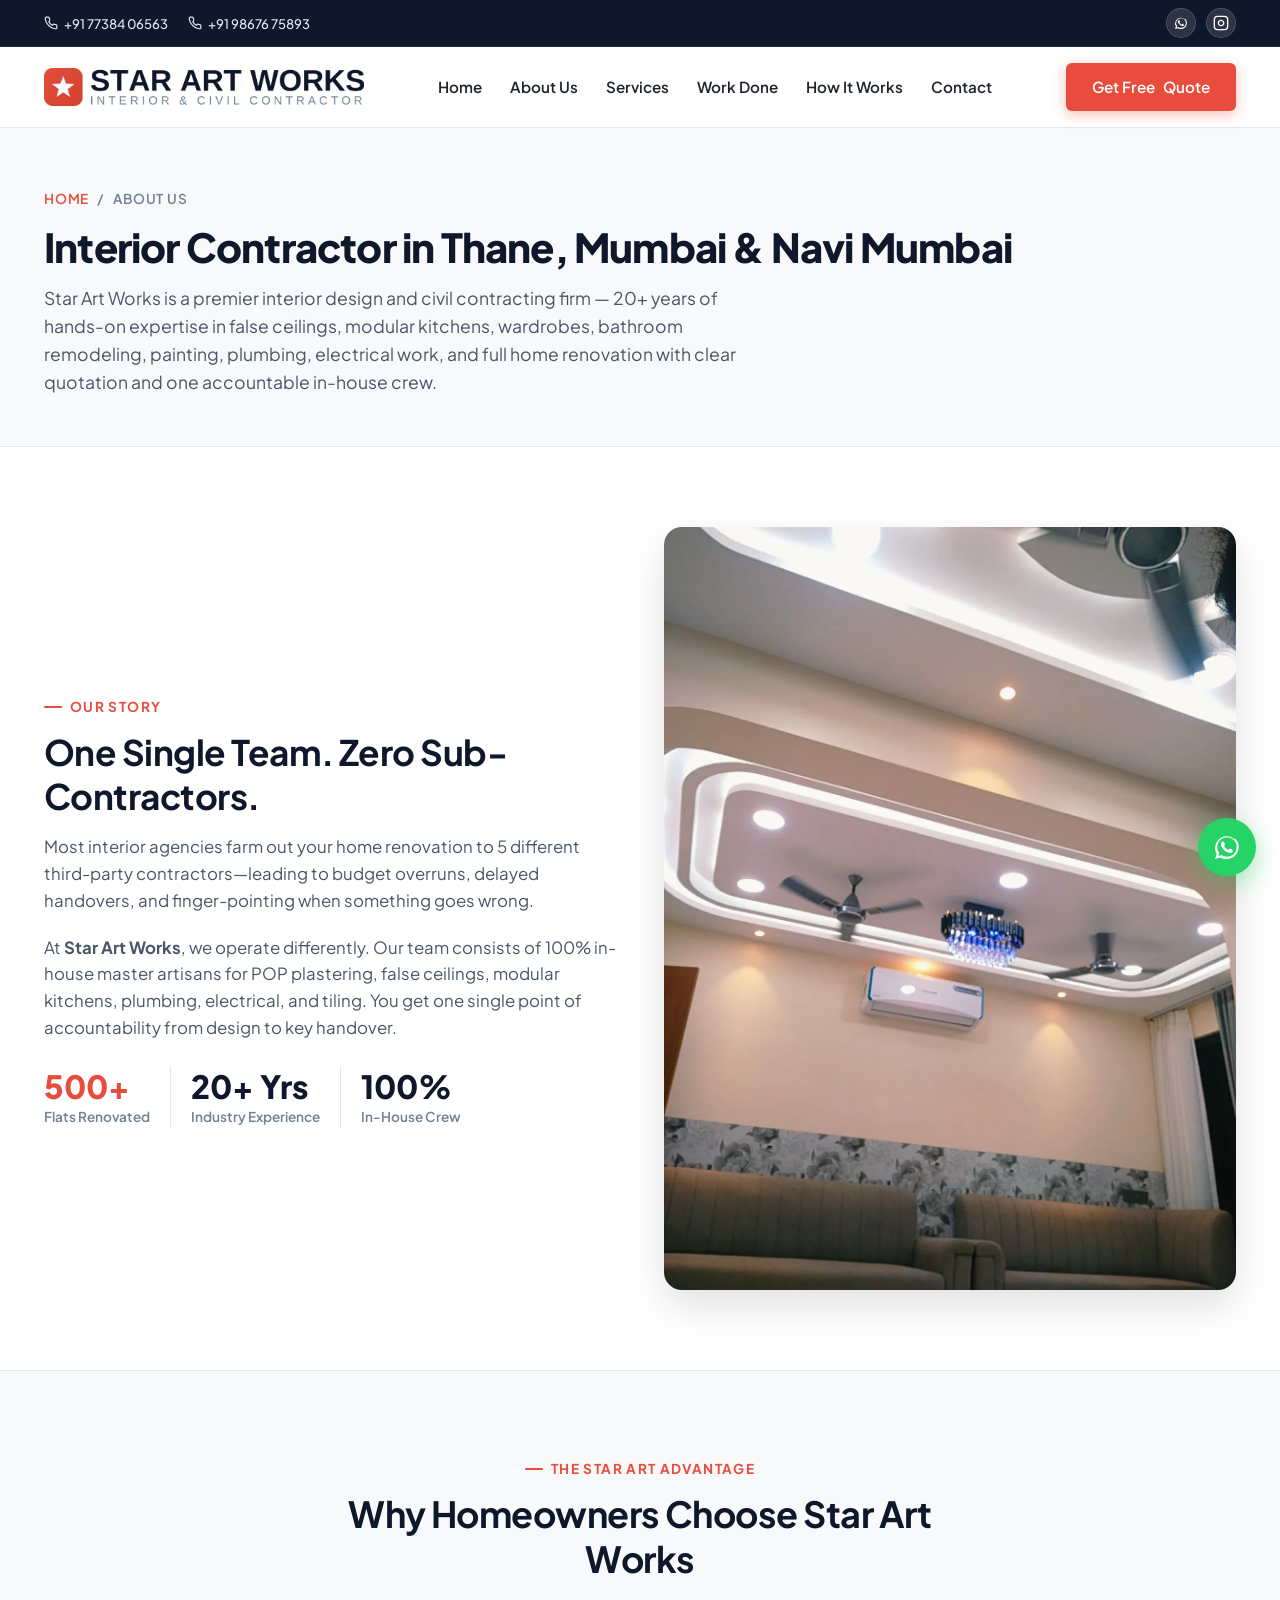
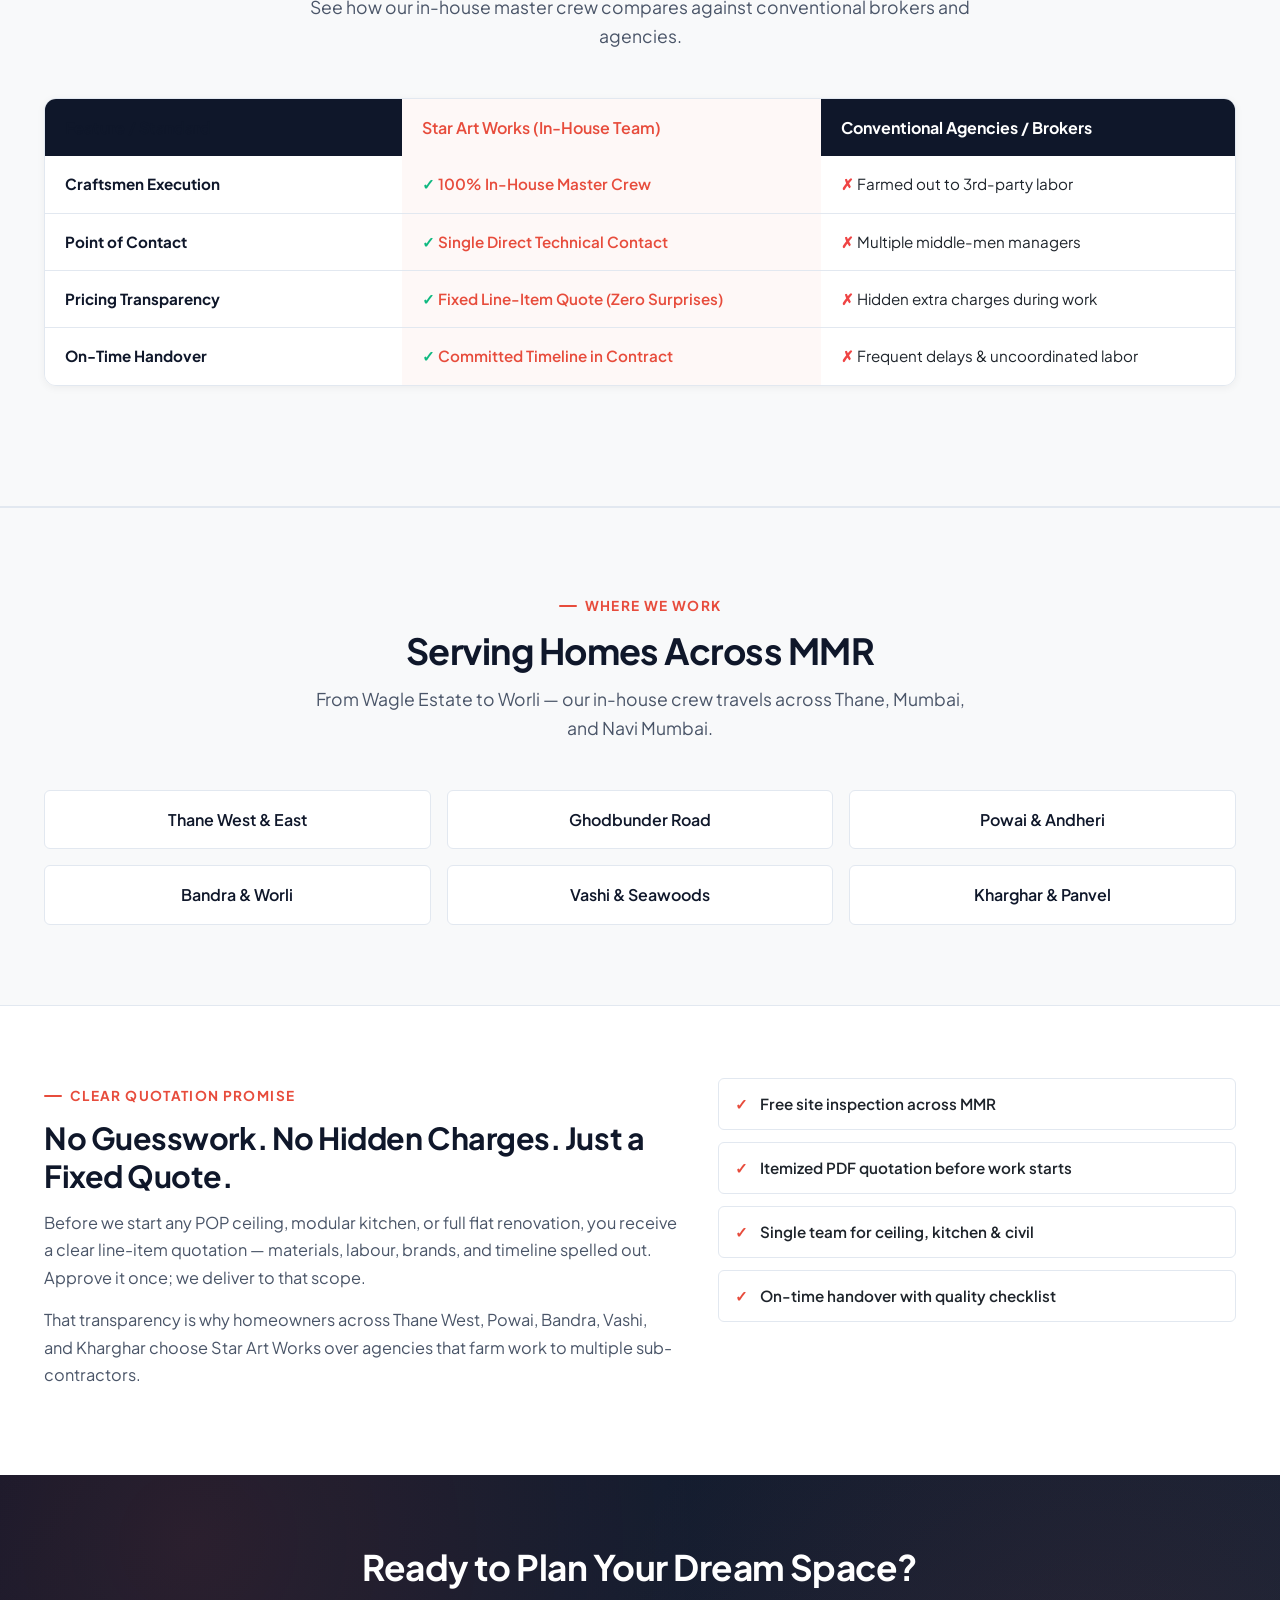
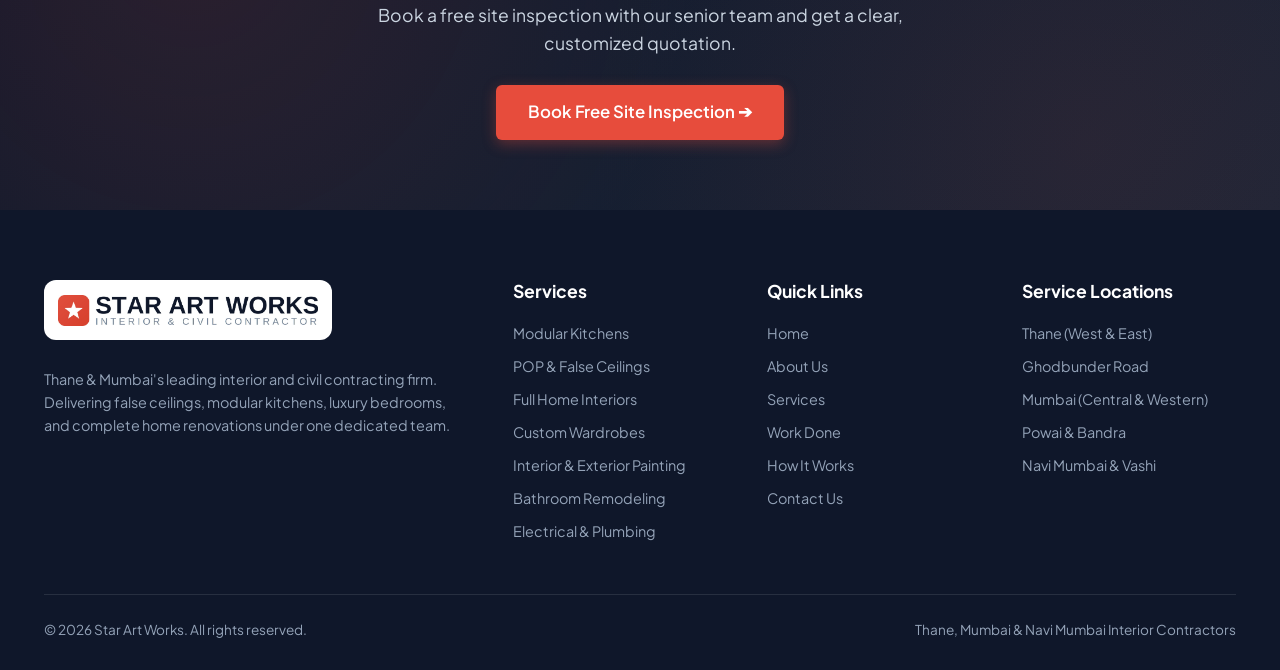
==== commit 8f6cca23: "Improve mobile UX, performance, SEO content, and simplify README. Fix FAQ/carousel and mobile nav, c" ====
--- a/about/index.html
+++ b/about/index.html
@@ -4,10 +4,11 @@
 <head>
   <meta charset="UTF-8">
   <meta name="viewport" content="width=device-width, initial-scale=1.0">
-  <title>About Us | Star Art Works Interior Contractors, Thane</title>
+  <title>About Star Art Works | Interior Contractor in Thane, Mumbai &amp; Navi Mumbai</title>
   <meta name="description"
-    content="Star Art Works — 20+ years interior contractor in Thane &amp; Mumbai. 100% in-house crew, clear quotation, false ceilings, modular kitchens &amp; full renovations.">
+    content="20+ years as an interior &amp; civil contractor in Thane, Mumbai &amp; Navi Mumbai. In-house crew for false ceilings, modular kitchens, wardrobes, painting &amp; full renovations. Clear quotation.">
   <meta name="theme-color" content="#FFFFFF">
+  <meta name="robots" content="index, follow">
   <link rel="canonical" href="https://www.starartworks.in/about/">
 
   <!-- Favicon -->
@@ -19,7 +20,7 @@
   <link rel="preconnect" href="https://fonts.googleapis.com">
   <link rel="preconnect" href="https://fonts.gstatic.com" crossorigin>
   <link
-    href="https://fonts.googleapis.com/css2?family=Inter:wght@400;500;600;700&family=Plus+Jakarta+Sans:wght@500;600;700;800&display=swap"
+    href="https://fonts.googleapis.com/css2?family=Plus+Jakarta+Sans:wght@400;500;600;700;800&display=swap"
     rel="stylesheet">
 
   <link rel="stylesheet" href="/css/styles.css">
@@ -28,16 +29,16 @@
   <meta property="og:type" content="website">
   <meta property="og:site_name" content="Star Art Works">
   <meta property="og:url" content="https://www.starartworks.in/about/">
-  <meta property="og:title" content="About Star Art Works — Interior &amp; Civil Contractor, Thane">
-  <meta property="og:description" content="20+ years delivering home interiors in Thane &amp; Mumbai with a 100% in-house crew.">
-  <meta property="og:image" content="https://www.starartworks.in/assets/images/hero-1.png">
+  <meta property="og:title" content="About Star Art Works | Interior Contractor in Thane &amp; Mumbai">
+  <meta property="og:description" content="20+ years delivering modular kitchens, false ceilings &amp; full home interiors in Thane, Mumbai &amp; Navi Mumbai with a 100% in-house crew.">
+  <meta property="og:image" content="https://www.starartworks.in/assets/images/hero-1.webp">
   <meta property="og:locale" content="en_IN">
 
   <!-- Twitter Card -->
   <meta name="twitter:card" content="summary_large_image">
-  <meta name="twitter:title" content="About Star Art Works — Interior &amp; Civil Contractor, Thane">
-  <meta name="twitter:description" content="20+ years delivering home interiors in Thane &amp; Mumbai with a 100% in-house crew.">
-  <meta name="twitter:image" content="https://www.starartworks.in/assets/images/hero-1.png">
+  <meta name="twitter:title" content="About Star Art Works | Interior Contractor in Thane &amp; Mumbai">
+  <meta name="twitter:description" content="20+ years delivering modular kitchens, false ceilings &amp; full home interiors in Thane, Mumbai &amp; Navi Mumbai.">
+  <meta name="twitter:image" content="https://www.starartworks.in/assets/images/hero-1.webp">
 
   <!-- Structured Data: Breadcrumb -->
   <script type="application/ld+json">
@@ -122,7 +123,7 @@
 
       <div class="nav-actions">
         <a href="/contact/" class="btn btn-primary"><span class="quote-btn-prefix">Get Free </span>Quote</a>
-        <button class="mobile-toggle" id="mobileToggle" aria-label="Toggle menu" aria-expanded="false">☰</button>
+        <button type="button" class="mobile-toggle" id="mobileToggle" aria-label="Toggle menu" aria-expanded="false">☰</button>
       </div>
     </div>
   </header>
@@ -134,9 +135,8 @@
         <div class="breadcrumb-nav">
           <a href="/">Home</a> <span>/</span> <span>About Us</span>
         </div>
-        <h1 class="page-title">Thane &amp; Mumbai's In-House Interior Contractors</h1>
-        <p class="page-lead">Star Art Works is a premier interior and civil contracting firm in Thane, Mumbai
-          &amp; Navi Mumbai — 20+ years of hands-on expertise in false ceilings, modular kitchens, painting, and full home renovation with clear quotation and one accountable crew.</p>
+        <h1 class="page-title">Interior Contractor in Thane, Mumbai &amp; Navi Mumbai</h1>
+        <p class="page-lead">Star Art Works is a premier interior design and civil contracting firm — 20+ years of hands-on expertise in false ceilings, modular kitchens, wardrobes, bathroom remodeling, painting, plumbing, electrical work, and full home renovation with clear quotation and one accountable in-house crew.</p>
       </div>
     </section>
 
--- a/css/styles.css
+++ b/css/styles.css
@@ -1,9 +1,9 @@
 /* ==========================================================================
-   STAR ART WORKS — LIGHT THEME & LIVSPACE STYLING SYSTEM
+   STAR ART WORKS — LIGHT THEME & DESIGN SYSTEM
    ========================================================================== */
 
 :root {
-  /* Color Palette - Premium Livspace Inspired */
+  /* Color Palette */
   --bg-body: #FFFFFF;
   --bg-alt: #F8F9FA;
   --bg-surface: #FFFFFF;
@@ -34,10 +34,9 @@
   --radius-lg: 18px;
   --radius-full: 9999px;
   
-  --font-sans: 'Plus Jakarta Sans', 'Inter', -apple-system, BlinkMacSystemFont, "Segoe UI", Roboto, sans-serif;
-  --font-mono: 'IBM Plex Mono', monospace;
+  --font-sans: 'Plus Jakarta Sans', -apple-system, BlinkMacSystemFont, "Segoe UI", sans-serif;
   
-  --transition: all 0.3s cubic-bezier(0.16, 1, 0.3, 1);
+  --transition: color 0.25s cubic-bezier(0.16, 1, 0.3, 1), background-color 0.25s cubic-bezier(0.16, 1, 0.3, 1), border-color 0.25s cubic-bezier(0.16, 1, 0.3, 1), box-shadow 0.25s cubic-bezier(0.16, 1, 0.3, 1), transform 0.25s cubic-bezier(0.16, 1, 0.3, 1), opacity 0.25s cubic-bezier(0.16, 1, 0.3, 1);
   --header-height: 80px;
   --header-height-mobile: 68px;
 }
@@ -52,6 +51,8 @@
 html {
   scroll-behavior: smooth;
   font-size: 16px;
+  overflow-x: clip;
+  max-width: 100%;
 }
 
 /* Every anchor-jump target on the site (in-page sections and the
@@ -102,6 +103,8 @@
   line-height: 1.6;
   -webkit-font-smoothing: antialiased;
   -moz-osx-font-smoothing: grayscale;
+  overflow-x: clip;
+  max-width: 100%;
 }
 
 img {
@@ -125,12 +128,15 @@
   cursor: pointer;
   border: none;
   background: none;
+  touch-action: manipulation;
 }
 
 .wrap {
   max-width: 1240px;
   margin: 0 auto;
   padding: 0 24px;
+  width: 100%;
+  box-sizing: border-box;
 }
 
 /* Typography Helpers */
@@ -240,12 +246,18 @@
   opacity: 0;
   transform: translateY(24px);
   transition: opacity 0.6s cubic-bezier(0.16, 1, 0.3, 1), transform 0.6s cubic-bezier(0.16, 1, 0.3, 1);
-  will-change: opacity, transform;
 }
 
 .reveal.in-view {
   opacity: 1;
   transform: translateY(0);
+}
+
+@media (prefers-reduced-motion: reduce), (max-width: 768px) {
+  .reveal {
+    opacity: 1;
+    transform: none;
+  }
 }
 
 /* ==========================================================================
@@ -321,7 +333,13 @@
   z-index: 1000;
   background-color: var(--bg-body);
   border-bottom: 1px solid var(--border-light);
-  transition: var(--transition);
+  transition: box-shadow 0.25s ease, background-color 0.25s ease;
+}
+
+main {
+  position: relative;
+  z-index: 0;
+  isolation: isolate;
 }
 
 header.header-scrolled {
@@ -455,7 +473,7 @@
 }
 
 /* ==========================================================================
-   LIVSPACE-STYLE HERO SLIDER WITH FLOATING FORM
+   HERO SLIDER
    ========================================================================== */
 
 .hero-section {
@@ -762,7 +780,7 @@
 
 .spaces-list {
   display: grid;
-  grid-template-columns: repeat(2, 1fr);
+  grid-template-columns: repeat(2, minmax(0, 1fr));
   gap: 16px;
 }
 
@@ -775,6 +793,7 @@
   border: 1px solid var(--border-light);
   border-radius: var(--radius-md);
   transition: var(--transition);
+  min-width: 0;
 }
 
 .space-item:hover {
@@ -798,21 +817,42 @@
   font-weight: 600;
   color: var(--brand-navy);
   font-size: 0.95rem;
+  min-width: 0;
+  overflow-wrap: anywhere;
+  line-height: 1.3;
 }
 
 .spaces-list--compact {
-  grid-template-columns: repeat(4, 1fr);
+  grid-template-columns: repeat(4, minmax(0, 1fr));
 }
 
 @media (max-width: 900px) {
   .spaces-layout { grid-template-columns: 1fr; }
   .spaces-image img { height: 320px; }
-  .spaces-list--compact { grid-template-columns: repeat(2, 1fr); }
+  .spaces-list--compact { grid-template-columns: repeat(2, minmax(0, 1fr)); }
 }
 
 @media (max-width: 560px) {
-  .spaces-list { grid-template-columns: 1fr; }
-  .spaces-list--compact { grid-template-columns: 1fr; }
+  .spaces-list,
+  .spaces-list--compact {
+    grid-template-columns: repeat(2, minmax(0, 1fr));
+    gap: 10px;
+  }
+
+  .space-item {
+    padding: 12px 10px;
+    gap: 8px;
+  }
+
+  .space-icon {
+    width: 32px;
+    height: 32px;
+  }
+
+  .space-item span {
+    font-size: 0.78rem;
+    line-height: 1.25;
+  }
 }
 
 /* ==========================================================================
@@ -1340,11 +1380,22 @@
   margin-top: 40px;
 }
 
-/* Carousel: arrow buttons flank a horizontally-scrolling track */
+/* Carousel: swipeable track + always-visible prev/next controls */
 .reviews-carousel {
   display: flex;
-  align-items: center;
-  gap: 14px;
+  flex-direction: column;
+  gap: 20px;
+  min-width: 0;
+  position: relative;
+  z-index: 0;
+  isolation: isolate;
+}
+
+.reviews-controls {
+  display: flex;
+  align-items: center;
+  justify-content: center;
+  gap: 12px;
 }
 
 .reviews-arrow {
@@ -1355,19 +1406,25 @@
   border: 1px solid var(--border-light);
   background: #FFFFFF;
   color: var(--brand-navy);
-  display: flex;
+  display: inline-flex;
   align-items: center;
   justify-content: center;
   cursor: pointer;
   box-shadow: var(--shadow-sm);
-  transition: var(--transition);
-}
-
-.reviews-arrow:hover {
+  touch-action: manipulation;
+  -webkit-tap-highlight-color: transparent;
+  transition: background-color 0.2s ease, border-color 0.2s ease, color 0.2s ease, opacity 0.2s ease;
+}
+
+.reviews-arrow:hover:not(:disabled) {
   background: var(--brand-navy);
   border-color: var(--brand-navy);
   color: #FFFFFF;
-  transform: translateY(-2px);
+}
+
+.reviews-arrow:disabled {
+  opacity: 0.35;
+  cursor: default;
 }
 
 .reviews-track {
@@ -1376,8 +1433,9 @@
   overflow-x: auto;
   scroll-snap-type: x mandatory;
   scroll-behavior: smooth;
-  padding: 4px;
-  flex: 1;
+  padding: 4px 2px;
+  width: 100%;
+  overscroll-behavior-x: contain;
   /* Without this, a flex item defaults to min-width:auto, which means
      it refuses to shrink below the width of all its cards combined —
      so overflow-x:auto never actually engages, and instead the whole
@@ -1523,7 +1581,7 @@
   border-radius: var(--radius-sm);
   margin-bottom: 16px;
   overflow: hidden;
-  transition: var(--transition);
+  transition: border-color 0.3s ease, box-shadow 0.3s ease;
 }
 
 .faq-item.active {
@@ -1538,40 +1596,76 @@
   font-size: 1.05rem;
   font-weight: 700;
   color: var(--brand-navy);
+  background: #FFFFFF;
   display: flex;
   align-items: center;
   justify-content: space-between;
   gap: 16px;
   cursor: pointer;
+  min-height: 56px;
+  touch-action: manipulation;
+  -webkit-tap-highlight-color: transparent;
+  position: relative;
+  z-index: 1;
 }
 
 .faq-icon {
-  width: 24px;
-  height: 24px;
+  width: 28px;
+  height: 28px;
   border-radius: 50%;
   background: var(--bg-alt);
-  display: flex;
+  color: var(--brand-navy);
+  display: inline-flex;
   align-items: center;
   justify-content: center;
-  font-size: 1.1rem;
-  line-height: 1;
-  color: var(--brand-navy);
-  transition: var(--transition);
+  flex-shrink: 0;
+  position: relative;
+  font-size: 0;
+  line-height: 0;
+  transition: background-color 0.25s ease, color 0.25s ease, transform 0.25s ease;
+}
+
+.faq-icon::before,
+.faq-icon::after {
+  content: '';
+  position: absolute;
+  top: 50%;
+  left: 50%;
+  background: currentColor;
+  border-radius: 1px;
+  transform: translate(-50%, -50%);
+}
+
+.faq-icon::before {
+  width: 12px;
+  height: 2px;
+}
+
+.faq-icon::after {
+  width: 2px;
+  height: 12px;
 }
 
 .faq-item.active .faq-icon {
-  transform: rotate(45deg);
   background: var(--brand-primary);
   color: #FFFFFF;
+  transform: rotate(45deg);
 }
 
 .faq-answer {
-  max-height: 0;
+  display: grid;
+  grid-template-rows: 0fr;
   overflow: hidden;
-  transition: max-height 0.4s cubic-bezier(0.16, 1, 0.3, 1);
+  transition: grid-template-rows 0.35s cubic-bezier(0.16, 1, 0.3, 1);
+}
+
+.faq-item.active .faq-answer {
+  grid-template-rows: 1fr;
 }
 
 .faq-answer-inner {
+  overflow: hidden;
+  min-height: 0;
   padding: 0 24px 24px 24px;
   font-size: 0.95rem;
   color: var(--text-secondary);
@@ -1898,6 +1992,10 @@
     display: block;
   }
 
+  .nav-wrap {
+    height: var(--header-height-mobile);
+  }
+
   .brand-logo-link {
     max-width: min(260px, 50vw);
   }
@@ -1907,29 +2005,86 @@
     height: 36px;
   }
 
-  .mobile-menu-open .nav-menu {
+  /* Keep top-bar + logo header where they are; panel drops below both. */
+  body.mobile-menu-open .top-bar {
+    position: fixed;
+    top: 0;
+    left: 0;
+    right: 0;
+    width: 100%;
+    z-index: 1102;
+  }
+
+  body.mobile-menu-open.mobile-menu-with-topbar .top-bar {
+    display: block;
+  }
+
+  body.mobile-menu-open:not(.mobile-menu-with-topbar) .top-bar {
+    display: none;
+  }
+
+  body.mobile-menu-open header {
+    position: fixed;
+    top: var(--mobile-chrome-top, 0px);
+    left: 0;
+    right: 0;
+    width: 100%;
+    z-index: 1101;
+    background: #FFFFFF;
+    box-shadow: var(--shadow-md);
+  }
+
+  body.mobile-menu-open .nav-menu {
     display: flex;
     flex-direction: column;
-    position: absolute;
-    top: 100%;
+    position: fixed;
+    top: var(--mobile-menu-top, var(--header-height-mobile));
     left: 0;
+    right: 0;
     width: 100%;
+    margin: 0;
     background: #FFFFFF;
-    padding: 20px 24px 28px;
+    padding: 8px 24px 20px;
     box-shadow: var(--shadow-lg);
     border-bottom: 1px solid var(--border-light);
-    max-height: calc(100vh - 100px);
+    max-height: var(--mobile-menu-max-height, 70vh);
+    overflow-x: hidden;
     overflow-y: auto;
-    z-index: 100;
-  }
-
-  .mobile-menu-open {
+    -webkit-overflow-scrolling: touch;
+    overscroll-behavior: contain;
+    touch-action: pan-y;
+    z-index: 1101;
+  }
+
+  html.mobile-menu-open,
+  body.mobile-menu-open {
     overflow: hidden;
+    overscroll-behavior: none;
+  }
+
+  body.mobile-menu-open::before {
+    content: '';
+    position: fixed;
+    inset: 0;
+    background: rgba(15, 23, 42, 0.55);
+    z-index: 1090;
+    pointer-events: auto;
+  }
+
+  body.mobile-menu-open .floating-whatsapp,
+  body.mobile-menu-open .floating-top {
+    visibility: hidden;
+    pointer-events: none;
   }
 
   .mobile-menu-open .nav-menu .nav-link {
-    padding: 12px 0;
+    padding: 14px 0;
     border-bottom: 1px solid var(--border-light);
+    font-size: 1rem;
+  }
+
+  .mobile-menu-open .nav-menu li:last-child .nav-link {
+    border-bottom: none;
   }
 
   h1 { font-size: 2rem; }
@@ -1951,13 +2106,14 @@
 
   .testimonial-card,
   .review-card {
-    flex-basis: 82vw;
+    flex: 0 0 min(300px, calc(100% - 16px));
+    max-width: calc(100vw - 64px);
     padding: 24px;
   }
 
   .reviews-arrow {
-    width: 38px;
-    height: 38px;
+    width: 44px;
+    height: 44px;
   }
 
   .footer-grid {
@@ -2095,9 +2251,17 @@
     margin-bottom: 14px;
   }
 
+  .slide-cta {
+    flex-direction: column;
+    align-items: stretch;
+    width: 100%;
+  }
+
   .slide-cta .btn {
     padding: 10px 18px;
     font-size: 0.85rem;
+    text-align: center;
+    width: 100%;
   }
 
   .slider-arrow {
@@ -2193,6 +2357,7 @@
     padding: 16px 18px;
     font-size: 0.95rem;
     gap: 10px;
+    min-height: 52px;
   }
 
   .faq-answer-inner {
@@ -2213,10 +2378,6 @@
 
   .hero-form-card {
     padding: 20px;
-  }
-
-  .reviews-arrow {
-    display: none;
   }
 
   .gallery-filters {
@@ -2224,6 +2385,8 @@
     overflow-x: auto;
     flex-wrap: nowrap;
     -webkit-overflow-scrolling: touch;
+    overscroll-behavior-x: contain;
+    max-width: 100%;
     padding-bottom: 4px;
   }
 
